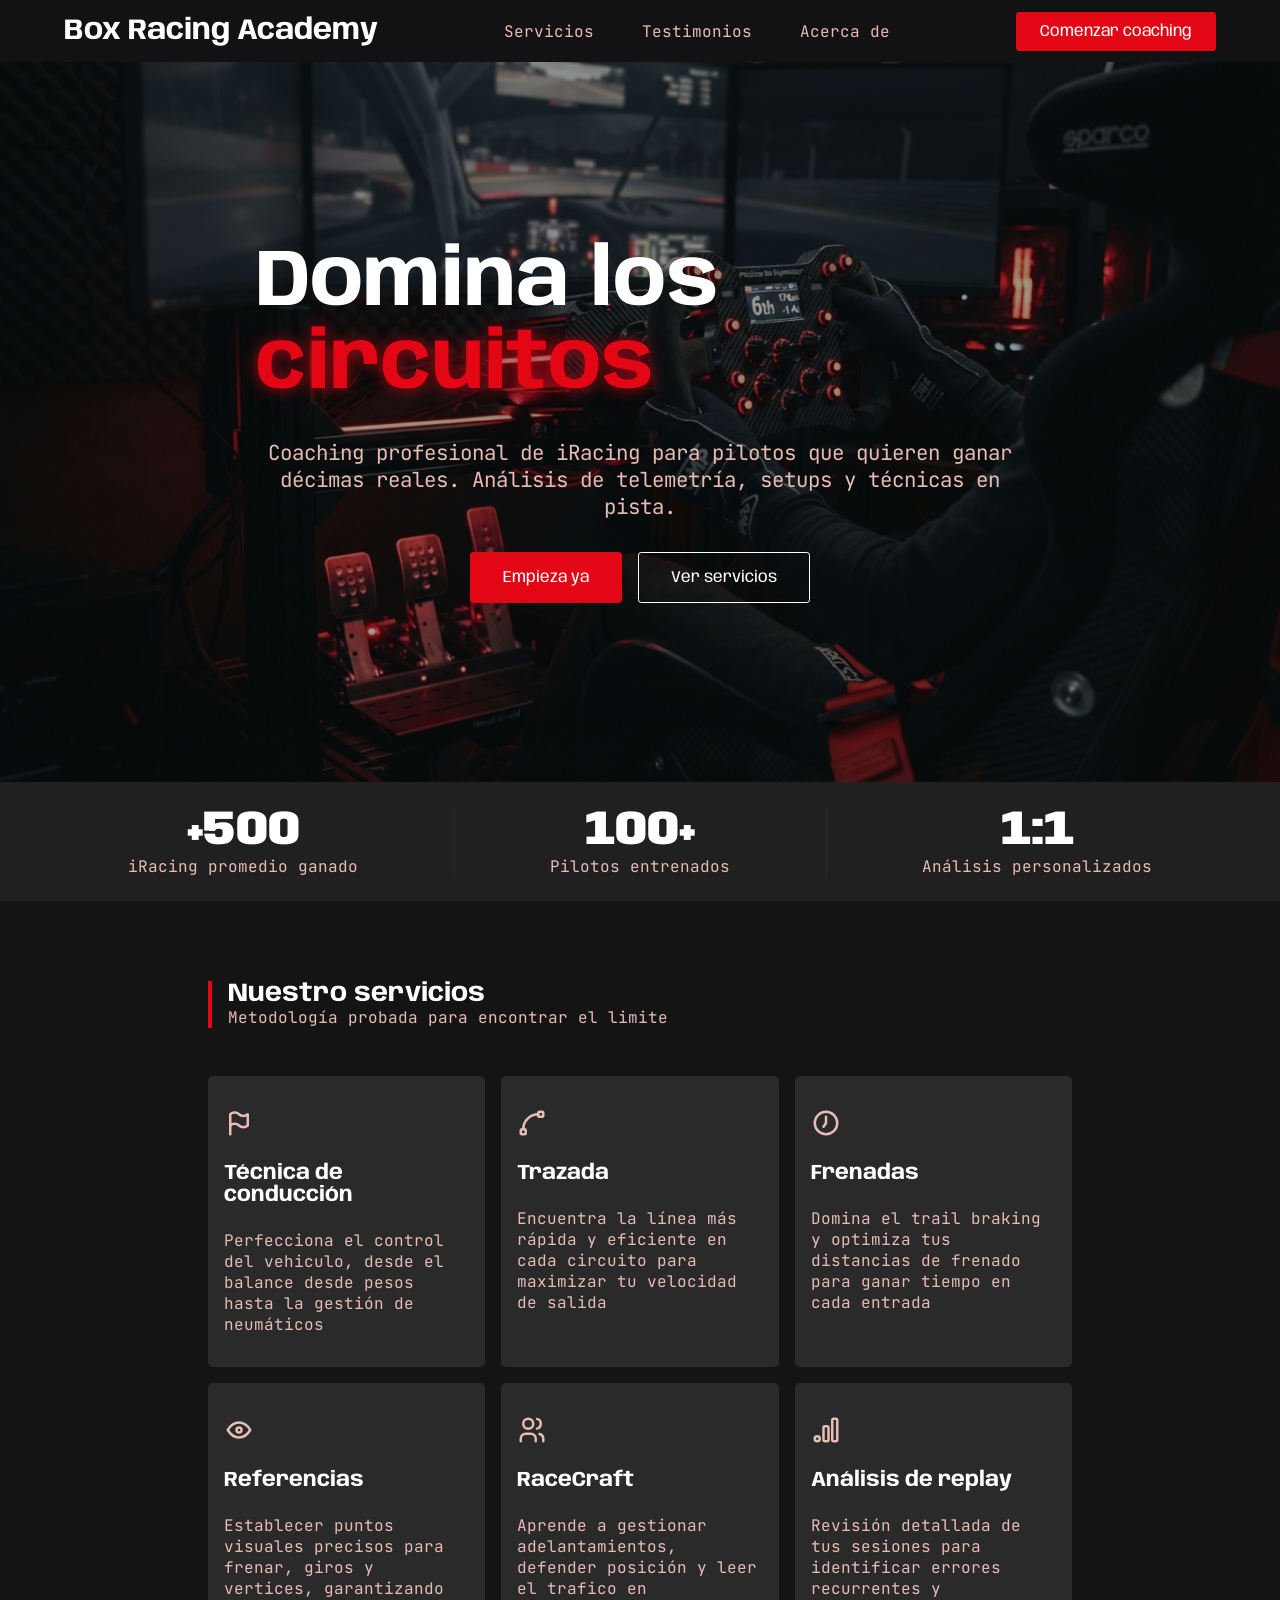
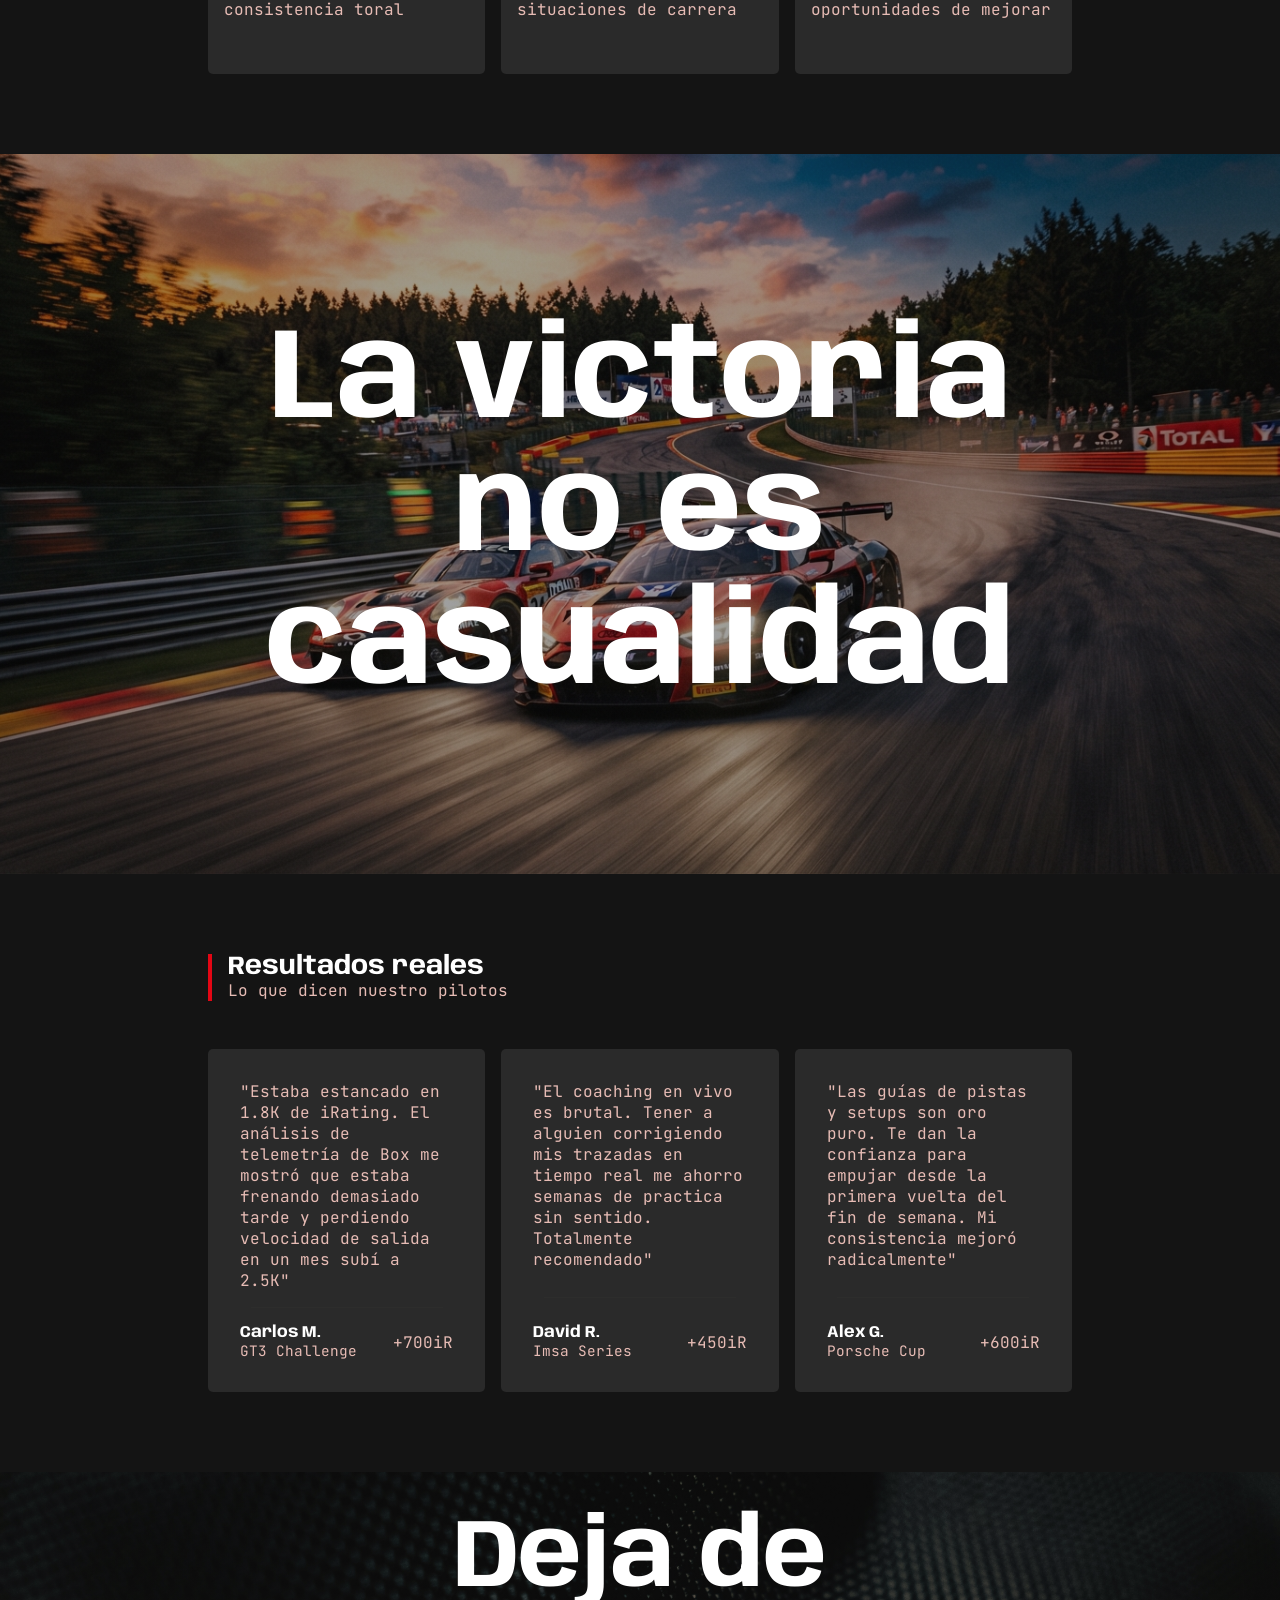
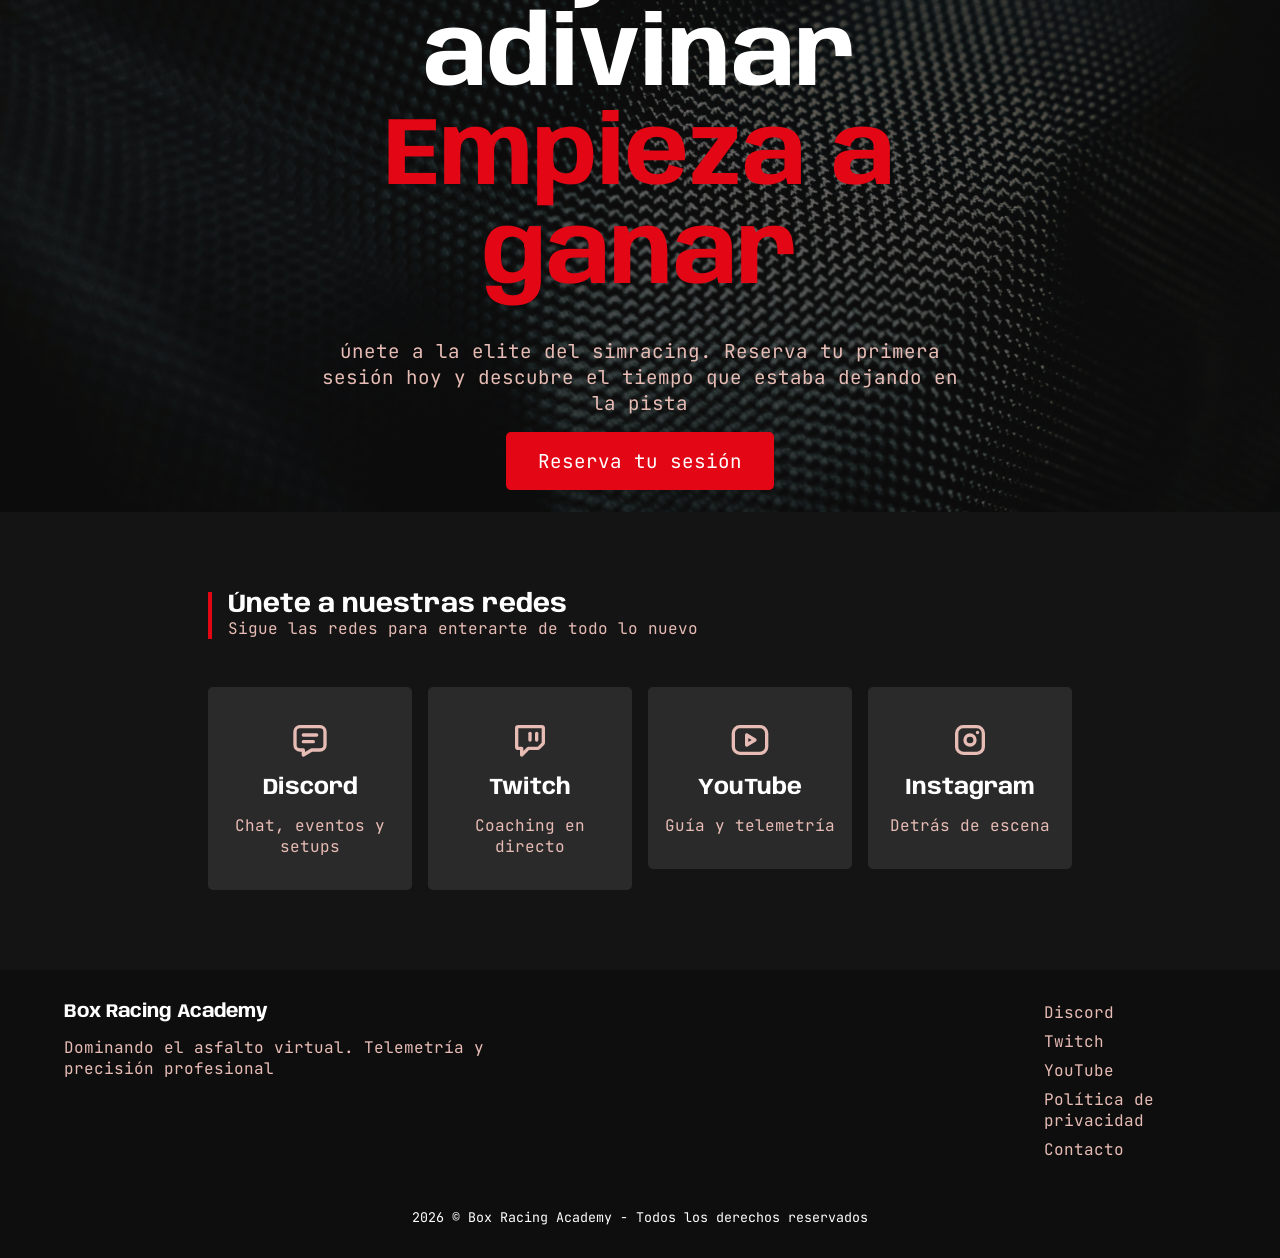
==== index.html @ 7978d587 "seccion redes y footer" ====
<!doctype html>
<html lang="es">
  <head>
    <meta charset="UTF-8" />
    <meta name="viewport" content="width=device-width, initial-scale=1.0" />
    <link rel="stylesheet" href="./css/styles.css" />
    <title>Box Racing Academy</title>
  </head>
  <body>
    <header>
      <div class="container-header">
        <div class="container-header-title">
          <a href="./index.html">
            <h1>Box Racing Academy</h1>
          </a>
        </div>
        <nav>
          <ul>
            <li><a href="#">Servicios</a></li>
            <li><a href="#">Testimonios</a></li>
            <li><a href="#">Acerca de</a></li>
          </ul>
        </nav>
        <div class="container-button-header">
          <a href="#">Comenzar coaching</a>
        </div>
      </div>
    </header>
    <main>
      <section class="hero">
        <div class="container-hero">
          <h2>Domina los <span>circuitos</span></h2>
          <p>
            Coaching profesional de iRacing para pilotos que quieren ganar
            décimas reales. Análisis de telemetría, setups y técnicas en pista.
          </p>
          <div class="conteiner-buttons">
            <a href="#" class="btn-red">Empieza ya</a>
            <a href="#" class="btn-white">Ver servicios</a>
          </div>
        </div>
      </section>
      <section class="seccion-2">
        <div class="container-datos">
          <div class="dato">
            <p class="dato-numero">+500</p>
            <p class="dato-texto">iRacing promedio ganado</p>
          </div>
          <div class="linea"></div>
          <div class="dato">
            <p class="dato-numero">100+</p>
            <p class="dato-texto">Pilotos entrenados</p>
          </div>
          <div class="linea"></div>
          <div class="dato">
            <p class="dato-numero">1:1</p>
            <p class="dato-texto">Análisis personalizados</p>
          </div>
        </div>
      </section>
      <section class="seccion-servicios">
        <div class="container-servicios">
          <div class="conteiner-title-servicios">
            <h3>Nuestro servicios</h3>
            <p>Metodología probada para encontrar el limite</p>
          </div>
          <div class="container-grid">
            <div class="card-info-1">
              <svg
                xmlns="http://www.w3.org/2000/svg"
                width="30"
                height="30"
                viewBox="0 0 24 24"
                fill="none"
                stroke="currentColor"
                stroke-width="2"
                stroke-linecap="round"
                stroke-linejoin="round"
                class="icon icon-tabler icons-tabler-outline icon-tabler-flag icon-color"
              >
                <path stroke="none" d="M0 0h24v24H0z" fill="none" />
                <path
                  d="M5 5a5 5 0 0 1 7 0a5 5 0 0 0 7 0v9a5 5 0 0 1 -7 0a5 5 0 0 0 -7 0v-9"
                />
                <path d="M5 21v-7" />
              </svg>
              <h4>Técnica de conducción</h4>
              <p>
                Perfecciona el control del vehiculo, desde el balance desde
                pesos hasta la gestión de neumáticos
              </p>
            </div>
            <div class="card-info-2">
              <svg
                xmlns="http://www.w3.org/2000/svg"
                width="30"
                height="30"
                viewBox="0 0 24 24"
                fill="none"
                stroke="currentColor"
                stroke-width="2"
                stroke-linecap="round"
                stroke-linejoin="round"
                class="icon icon-tabler icons-tabler-outline icon-tabler-vector-spline icon-color"
              >
                <path stroke="none" d="M0 0h24v24H0z" fill="none" />
                <path
                  d="M17 4a1 1 0 0 1 1 -1h2a1 1 0 0 1 1 1v2a1 1 0 0 1 -1 1h-2a1 1 0 0 1 -1 -1l0 -2"
                />
                <path
                  d="M3 18a1 1 0 0 1 1 -1h2a1 1 0 0 1 1 1v2a1 1 0 0 1 -1 1h-2a1 1 0 0 1 -1 -1l0 -2"
                />
                <path d="M17 5c-6.627 0 -12 5.373 -12 12" />
              </svg>
              <h4>Trazada</h4>
              <p>
                Encuentra la línea más rápida y eficiente en cada circuito para
                maximizar tu velocidad de salida
              </p>
            </div>
            <div class="card-info-3">
              <svg
                xmlns="http://www.w3.org/2000/svg"
                width="30"
                height="30"
                viewBox="0 0 24 24"
                fill="none"
                stroke="currentColor"
                stroke-width="2"
                stroke-linecap="round"
                stroke-linejoin="round"
                class="icon icon-tabler icons-tabler-outline icon-tabler-clock-hour-7 icon-color"
              >
                <path stroke="none" d="M0 0h24v24H0z" fill="none" />
                <path d="M3 12a9 9 0 1 0 18 0a9 9 0 1 0 -18 0" />
                <path d="M12 12l-2 3" />
                <path d="M12 7v5" />
              </svg>
              <h4>Frenadas</h4>
              <p>
                Domina el trail braking y optimiza tus distancias de frenado
                para ganar tiempo en cada entrada
              </p>
            </div>
            <div class="card-info-4">
              <svg
                xmlns="http://www.w3.org/2000/svg"
                width="30"
                height="30"
                viewBox="0 0 24 24"
                fill="none"
                stroke="currentColor"
                stroke-width="2"
                stroke-linecap="round"
                stroke-linejoin="round"
                class="icon icon-tabler icons-tabler-outline icon-tabler-eye icon-color"
              >
                <path stroke="none" d="M0 0h24v24H0z" fill="none" />
                <path d="M10 12a2 2 0 1 0 4 0a2 2 0 0 0 -4 0" />
                <path
                  d="M21 12c-2.4 4 -5.4 6 -9 6c-3.6 0 -6.6 -2 -9 -6c2.4 -4 5.4 -6 9 -6c3.6 0 6.6 2 9 6"
                />
              </svg>
              <h4>Referencias</h4>
              <p>
                Establecer puntos visuales precisos para frenar, giros y
                vertices, garantizando consistencia toral
              </p>
            </div>
            <div class="card-info-5">
              <svg
                xmlns="http://www.w3.org/2000/svg"
                width="30"
                height="30"
                viewBox="0 0 24 24"
                fill="none"
                stroke="currentColor"
                stroke-width="2"
                stroke-linecap="round"
                stroke-linejoin="round"
                class="icon icon-tabler icons-tabler-outline icon-tabler-users icon-color"
              >
                <path stroke="none" d="M0 0h24v24H0z" fill="none" />
                <path d="M5 7a4 4 0 1 0 8 0a4 4 0 1 0 -8 0" />
                <path d="M3 21v-2a4 4 0 0 1 4 -4h4a4 4 0 0 1 4 4v2" />
                <path d="M16 3.13a4 4 0 0 1 0 7.75" />
                <path d="M21 21v-2a4 4 0 0 0 -3 -3.85" />
              </svg>
              <h4>RaceCraft</h4>
              <p>
                Aprende a gestionar adelantamientos, defender posición y leer el
                trafico en situaciones de carrera
              </p>
            </div>
            <div class="card-info-6">
              <svg
                xmlns="http://www.w3.org/2000/svg"
                width="30"
                height="30"
                viewBox="0 0 24 24"
                fill="none"
                stroke="currentColor"
                stroke-width="2"
                stroke-linecap="round"
                stroke-linejoin="round"
                class="icon icon-tabler icons-tabler-outline icon-tabler-brand-google-analytics icon-color"
              >
                <path stroke="none" d="M0 0h24v24H0z" fill="none" />
                <path
                  d="M10 10.105a1.105 1.105 0 0 1 1.105 -1.105h1.79a1.105 1.105 0 0 1 1.105 1.105v9.79a1.105 1.105 0 0 1 -1.105 1.105h-1.79a1.105 1.105 0 0 1 -1.105 -1.105l0 -9.79"
                />
                <path
                  d="M17 4.105a1.105 1.105 0 0 1 1.105 -1.105h1.79a1.105 1.105 0 0 1 1.105 1.105v15.79a1.105 1.105 0 0 1 -1.105 1.105h-1.79a1.105 1.105 0 0 1 -1.105 -1.105l0 -15.79"
                />
                <path d="M3 19a2 2 0 1 0 4 0a2 2 0 1 0 -4 0" />
              </svg>
              <h4>Análisis de replay</h4>
              <p>
                Revisión detallada de tus sesiones para identificar errores
                recurrentes y oportunidades de mejorar
              </p>
            </div>
          </div>
        </div>
      </section>
      <section class="seccion-corte-1">
        <div class="container-corte-1">
          <h3>La victoria no es casualidad</h3>
        </div>
      </section>
      <section class="seccion-reseñas">
        <div class="container-reseñas">
          <div class="container-titulo-reseñas">
            <h3>Resultados reales</h3>
            <p>Lo que dicen nuestro pilotos</p>
          </div>
          <div class="container-reseñas-grid">
            <div class="card-reseña-1">
              <div class="container-text-reseñas">
                <p>
                  "Estaba estancado en 1.8K de iRating. El análisis de
                  telemetría de Box me mostró que estaba frenando demasiado
                  tarde y perdiendo velocidad de salida en un mes subí a 2.5K"
                </p>
              </div>
              <div class="linea-reseñas"></div>
              <div class="container-datos-reseña">
                <div class="container-nombre-persona">
                  <h4>Carlos M.</h4>
                  <p>GT3 Challenge</p>
                </div>
                <p>+700iR</p>
              </div>
            </div>
            <div class="card-reseña-2">
              <div class="container-text-reseñas">
                <p>
                  "El coaching en vivo es brutal. Tener a alguien corrigiendo
                  mis trazadas en tiempo real me ahorro semanas de practica sin
                  sentido. Totalmente recomendado"
                </p>
              </div>
              <div class="linea-reseñas"></div>
              <div class="container-datos-reseña">
                <div class="container-nombre-persona">
                  <h4>David R.</h4>
                  <p>Imsa Series</p>
                </div>
                <p>+450iR</p>
              </div>
            </div>
            <div class="card-reseña-3">
              <div class="container-text-reseñas">
                <p>
                  "Las guías de pistas y setups son oro puro. Te dan la
                  confianza para empujar desde la primera vuelta del fin de
                  semana. Mi consistencia mejoró radicalmente"
                </p>
              </div>
              <div class="linea-reseñas"></div>
              <div class="container-datos-reseña">
                <div class="container-nombre-persona">
                  <h4>Alex G.</h4>
                  <p>Porsche Cup</p>
                </div>
                <p>+600iR</p>
              </div>
            </div>
          </div>
        </div>
      </section>
      <section class="seccion-corte-2">
        <div class="container-corte-2">
          <h3>Deja de adivinar <span>Empieza a ganar</span></h3>
          <p>
            únete a la elite del simracing. Reserva tu primera sesión hoy y
            descubre el tiempo que estaba dejando en la pista
          </p>
          <div class="btn-reserva">
            <a href="#">Reserva tu sesión</a>
          </div>
        </div>
      </section>
      <section class="seccion-redes">
        <div class="container-redes">
          <div class="titulo-redes">
            <h3>Únete a nuestras redes</h3>
            <p>Sigue las redes para enterarte de todo lo nuevo</p>
          </div>
          <div class="redes-grid">
            <div class="redes">
              <a href="#">
                <svg
                  xmlns="http://www.w3.org/2000/svg"
                  width="40"
                  height="40"
                  viewBox="0 0 24 24"
                  fill="none"
                  stroke="currentColor"
                  stroke-width="2"
                  stroke-linecap="round"
                  stroke-linejoin="round"
                  class="icon icon-tabler icons-tabler-outline icon-tabler-message icon-redes"
                >
                  <path stroke="none" d="M0 0h24v24H0z" fill="none" />
                  <path d="M8 9h8" />
                  <path d="M8 13h6" />
                  <path
                    d="M18 4a3 3 0 0 1 3 3v8a3 3 0 0 1 -3 3h-5l-5 3v-3h-2a3 3 0 0 1 -3 -3v-8a3 3 0 0 1 3 -3h12"
                  />
                </svg>
                <h4>Discord</h4>
                <p>Chat, eventos y setups</p>
              </a>
            </div>
            <div class="redes">
              <a
                href="https://www.twitch.tv/gabrielale99"
                target="_blank"
                rel="noreferrer"
              >
                <svg
                  xmlns="http://www.w3.org/2000/svg"
                  width="40"
                  height="40"
                  viewBox="0 0 24 24"
                  fill="none"
                  stroke="currentColor"
                  stroke-width="2"
                  stroke-linecap="round"
                  stroke-linejoin="round"
                  class="icon icon-tabler icons-tabler-outline icon-tabler-brand-twitch icon-redes"
                >
                  <path stroke="none" d="M0 0h24v24H0z" fill="none" />
                  <path
                    d="M4 5v11a1 1 0 0 0 1 1h2v4l4 -4h5.584c.266 0 .52 -.105 .707 -.293l2.415 -2.414c.187 -.188 .293 -.442 .293 -.708v-8.585a1 1 0 0 0 -1 -1h-14a1 1 0 0 0 -1 1l.001 0"
                  />
                  <path d="M16 8l0 4" />
                  <path d="M12 8l0 4" />
                </svg>
                <h4>Twitch</h4>
                <p>Coaching en directo</p>
              </a>
            </div>
            <div class="redes">
              <a href="#">
                <svg
                  xmlns="http://www.w3.org/2000/svg"
                  width="40"
                  height="40"
                  viewBox="0 0 24 24"
                  fill="none"
                  stroke="currentColor"
                  stroke-width="2"
                  stroke-linecap="round"
                  stroke-linejoin="round"
                  class="icon icon-tabler icons-tabler-outline icon-tabler-brand-youtube icon-redes"
                >
                  <path stroke="none" d="M0 0h24v24H0z" fill="none" />
                  <path
                    d="M2 8a4 4 0 0 1 4 -4h12a4 4 0 0 1 4 4v8a4 4 0 0 1 -4 4h-12a4 4 0 0 1 -4 -4v-8"
                  />
                  <path d="M10 9l5 3l-5 3l0 -6" />
                </svg>
                <h4>YouTube</h4>
                <p>Guía y telemetría</p>
              </a>
            </div>
            <div class="redes">
              <a href="#">
                <svg
                  xmlns="http://www.w3.org/2000/svg"
                  width="40"
                  height="40"
                  viewBox="0 0 24 24"
                  fill="none"
                  stroke="currentColor"
                  stroke-width="2"
                  stroke-linecap="round"
                  stroke-linejoin="round"
                  class="icon icon-tabler icons-tabler-outline icon-tabler-brand-instagram icon-redes"
                >
                  <path stroke="none" d="M0 0h24v24H0z" fill="none" />
                  <path
                    d="M4 8a4 4 0 0 1 4 -4h8a4 4 0 0 1 4 4v8a4 4 0 0 1 -4 4h-8a4 4 0 0 1 -4 -4l0 -8"
                  />
                  <path d="M9 12a3 3 0 1 0 6 0a3 3 0 0 0 -6 0" />
                  <path d="M16.5 7.5v.01" />
                </svg>
                <h4>Instagram</h4>
                <p>Detrás de escena</p>
              </a>
            </div>
          </div>
        </div>
      </section>
    </main>
    <footer>
      <div class="container-footer">
        <div class="container-links-footer">
          <div class="container-nombre">
            <h3>Box Racing Academy</h3>
            <p>
              Dominando el asfalto virtual. Telemetría y precisión profesional
            </p>
          </div>
          <div class="container-link">
            <ul>
              <li><a href="#">Discord</a></li>
              <li><a href="#">Twitch</a></li>
              <li><a href="#">YouTube</a></li>
              <li><a href="#">Política de privacidad</a></li>
              <li><a href="#">Contacto</a></li>
            </ul>
          </div>
        </div>
        <div class="redechos">
          <small
            >2026 &copy Box Racing Academy - Todos los derechos
            reservados</small
          >
        </div>
      </div>
    </footer>
  </body>
</html>
---- css/styles.css ----
@import url("https://fonts.googleapis.com/css2?family=Anybody:ital,wght@0,100..900;1,100..900&display=swap");

@import url("https://fonts.googleapis.com/css2?family=JetBrains+Mono:ital,wght@0,100..800;1,100..800&display=swap");

:root {
  --background-primary: #141414;
  --background-secondary: #202020;
  --background-card: #2a2a2a;
  --background: #0f0f0f5f;

  --color-primary: #ffffff;
  --color-secondary: #e30614;
  --color-third: #e7bcb5;

  --linea: #2d2d2b;
}

* {
  padding: 0;
  margin: 0;
  box-sizing: border-box;
}

h1,
h2,
h3,
h4,
h5,
h6 {
  font-family: "Anybody", sans-serif;
}

p,
a,
small {
  font-family: "JetBrains Mono", monospace;
}

html {
  scroll-behavior: smooth;
}

body {
  background-color: #141414;
}

/* Header */

header {
  background-color: #121214;

  .container-header {
    width: 90%;
    margin: auto;

    display: flex;
    justify-content: space-between;
    align-items: center;

    padding: 1rem 0;

    .container-header-title {
      a {
        text-decoration: none;
        color: var(--color-primary);
        transition: 0.3s ease-in-out;

        h1 {
          font-size: 1.8rem;
        }

        &:hover {
          color: var(--color-secondary);
        }
      }
    }

    nav {
      ul {
        display: flex;
        gap: 1rem;

        li {
          list-style: none;

          a {
            text-decoration: none;
            color: var(--color-third);
            padding: 0.5rem 1rem;
            transition: 0.3s ease-in-out;

            &:hover {
              color: var(--color-primary);
              background-color: var(--color-secondary);
              border-radius: 0.3rem;
            }
          }
        }
      }
    }

    .container-button-header {
      a {
        text-decoration: none;
        color: var(--color-primary);
        font-family: "Anybody", sans-serif;
        background-color: var(--color-secondary);
        padding: 0.7rem 1.5rem;
        border-radius: 0.2rem;
        transition: 0.3s ease-in-out;

        &:hover {
          background-color: #c30512;
        }
      }
    }
  }
}

/* Hero */

.hero {
  width: 100%;
  height: 45rem;
  background-image:
    linear-gradient(rgba(15, 15, 15, 0.4), rgba(15, 15, 15, 0.4)),
    url("../src/img/hero/hero.png");
  background-size: cover;
  background-position: center;
  background-repeat: no-repeat;
  position: relative;

  .container-hero {
    width: 60%;
    position: absolute;
    top: 50%;
    left: 50%;
    transform: translate(-50%, -50%);

    display: flex;
    flex-direction: column;
    align-items: center;
    gap: 2rem;

    h2 {
      font-size: 5rem;
      color: var(--color-primary);

      span {
        color: var(--color-secondary);
        text-shadow: 0px 1px 15px rgba(221, 6, 20, 0.74);
      }
    }

    p {
      text-align: center;
      color: var(--color-third);
      font-size: 1.3rem;
    }

    .conteiner-buttons {
      display: flex;
      gap: 1rem;

      a {
        font-family: "Anybody", sans-serif;
        text-decoration: none;
        color: var(--color-primary);
        padding: 1rem 2rem;
        border-radius: 0.2rem;
      }

      .btn-red {
        background-color: var(--color-secondary);
        border: 1px solid var(--color-secondary);
        transition: 0.3s ease-in-out;

        &:hover {
          background-color: transparent;
        }
      }

      .btn-white {
        border: 1px solid var(--color-primary);
        transition: 0.3s ease-in-out;

        &:hover {
          background-color: var(--color-primary);
          color: var(--background-primary);
        }
      }
    }
  }
}

/* Datos */

.seccion-2 {
  background-color: #202020;

  .container-datos {
    display: flex;
    justify-content: space-between;
    align-items: center;

    width: 80%;
    margin: auto;
    padding: 1.5rem 0;

    .dato {
      p {
        color: var(--color-primary);
        text-align: center;
      }

      .dato-numero {
        font-family: "Anybody", sans-serif;
        font-size: 3rem;
        font-weight: 900;
      }

      .dato-texto {
        color: var(--color-third);
      }
    }

    .linea {
      width: 1px;
      height: 70px;
      background-color: var(--linea);
    }
  }
}

/* Sección servicios */

.seccion-servicios {
  .container-servicios {
    display: flex;
    flex-direction: column;
    width: 80%;
    margin: auto;
    padding: 5rem;
    gap: 3rem;

    .conteiner-title-servicios {
      padding: 0 1rem;
      border-left: 4px solid var(--color-secondary);

      h3 {
        color: var(--color-primary);
        font-size: 1.6rem;
      }

      p {
        color: var(--color-third);
      }
    }

    .container-grid {
      display: grid;
      grid-template-columns: repeat(3, 1fr);
      grid-template-rows: repeat(2, 1fr);
      gap: 1rem;

      .card-info-1 {
        grid-column: 1/2;
        grid-row: 1/2;

        display: flex;
        flex-direction: column;
        gap: 1.5rem;

        padding: 2rem 1rem;
        background-color: var(--background-card);
        color: var(--color-primary);
        border-radius: 5px;
        transition: 0.3s ease-in-out;

        h4 {
          font-size: 1.3rem;
        }

        p {
          color: var(--color-third);
          transition: 0.3s ease-in-out;
        }

        .icon-color {
          color: var(--color-third);
          transition: 0.3s ease-in-out;
        }

        &:hover {
          background-color: var(--color-secondary);

          p,
          .icon-color {
            color: var(--color-primary);
          }
        }
      }

      .card-info-2 {
        grid-column: 2/3;
        grid-row: 1/2;

        display: flex;
        flex-direction: column;
        gap: 1.5rem;

        padding: 2rem 1rem;
        background-color: var(--background-card);
        color: var(--color-primary);
        border-radius: 5px;
        transition: 0.3s ease-in-out;

        h4 {
          font-size: 1.3rem;
        }

        p {
          color: var(--color-third);
          transition: 0.3s ease-in-out;
        }

        .icon-color {
          color: var(--color-third);
          transition: 0.3s ease-in-out;
        }

        &:hover {
          background-color: var(--color-secondary);

          p,
          .icon-color {
            color: var(--color-primary);
          }
        }
      }

      .card-info-3 {
        grid-column: 3/4;
        grid-row: 1/2;

        display: flex;
        flex-direction: column;
        gap: 1.5rem;

        padding: 2rem 1rem;
        background-color: var(--background-card);
        color: var(--color-primary);
        border-radius: 5px;
        transition: 0.3s ease-in-out;

        h4 {
          font-size: 1.3rem;
        }

        p {
          color: var(--color-third);
          transition: 0.3s ease-in-out;
        }

        .icon-color {
          color: var(--color-third);
          transition: 0.3s ease-in-out;
        }

        &:hover {
          background-color: var(--color-secondary);

          p,
          .icon-color {
            color: var(--color-primary);
          }
        }
      }

      .card-info-4 {
        grid-column: 1/2;
        grid-row: 2/3;

        display: flex;
        flex-direction: column;
        gap: 1.5rem;

        padding: 2rem 1rem;
        background-color: var(--background-card);
        color: var(--color-primary);
        border-radius: 5px;
        transition: 0.3s ease-in-out;

        h4 {
          font-size: 1.3rem;
        }

        p {
          color: var(--color-third);
          transition: 0.3s ease-in-out;
        }

        .icon-color {
          color: var(--color-third);
          transition: 0.3s ease-in-out;
        }

        &:hover {
          background-color: var(--color-secondary);

          p,
          .icon-color {
            color: var(--color-primary);
          }
        }
      }

      .card-info-5 {
        grid-column: 2/3;
        grid-row: 2/3;

        display: flex;
        flex-direction: column;
        gap: 1.5rem;

        padding: 2rem 1rem;
        background-color: var(--background-card);
        color: var(--color-primary);
        border-radius: 5px;
        transition: 0.3s ease-in-out;

        h4 {
          font-size: 1.3rem;
        }

        p {
          color: var(--color-third);
          transition: 0.3s ease-in-out;
        }

        .icon-color {
          color: var(--color-third);
          transition: 0.3s ease-in-out;
        }

        &:hover {
          background-color: var(--color-secondary);

          p,
          .icon-color {
            color: var(--color-primary);
          }
        }
      }

      .card-info-6 {
        grid-column: 3/4;
        grid-row: 2/3;

        display: flex;
        flex-direction: column;
        gap: 1.5rem;

        padding: 2rem 1rem;
        background-color: var(--background-card);
        color: var(--color-primary);
        border-radius: 5px;
        transition: 0.3s ease-in-out;

        h4 {
          font-size: 1.3rem;
        }

        p {
          color: var(--color-third);
          transition: 0.3s ease-in-out;
        }

        .icon-color {
          color: var(--color-third);
          transition: 0.3s ease-in-out;
        }

        &:hover {
          background-color: var(--color-secondary);

          p,
          .icon-color {
            color: var(--color-primary);
          }
        }
      }
    }
  }
}

/* Sección corte 1 */

.seccion-corte-1 {
  width: 100%;
  height: 45rem;
  background-image:
    linear-gradient(rgba(15, 15, 15, 0.4), rgba(15, 15, 15, 0.4)),
    url("../src/img/cortes/corte-1.png");
  background-size: cover;
  background-position: center;
  background-repeat: no-repeat;
  position: relative;

  .container-corte-1 {
    position: absolute;
    top: 50%;
    left: 50%;
    transform: translate(-50%, -50%);

    h3 {
      text-align: center;
      font-size: 8rem;
      color: var(--color-primary);
    }
  }
}

/* Sección reseñas */

.seccion-reseñas {
  .container-reseñas {
    display: flex;
    flex-direction: column;
    width: 80%;
    margin: auto;
    padding: 5rem;
    gap: 3rem;

    .container-titulo-reseñas {
      padding: 0 1rem;
      border-left: 4px solid var(--color-secondary);

      h3 {
        color: var(--color-primary);
        font-size: 1.6rem;
      }

      p {
        color: var(--color-third);
      }
    }

    .container-reseñas-grid {
      display: grid;
      grid-template-columns: repeat(3, 1fr);
      grid-template-rows: 1fr;
      gap: 1rem;

      .card-reseña-1 {
        display: flex;
        flex-direction: column;
        gap: 1rem;

        background-color: var(--background-card);
        padding: 2rem;
        border-radius: 5px;

        .container-text-reseñas {
          p {
            color: var(--color-third);
          }
        }

        .linea-reseñas {
          width: 90%;
          height: 1px;
          margin: auto;
          background-color: #2d2d2c;
        }

        .container-datos-reseña {
          display: flex;
          justify-content: space-between;
          align-items: center;

          .container-nombre-persona {
            h4 {
              color: var(--color-primary);
            }

            p {
              color: var(--color-third);
              font-size: 0.9rem;
            }
          }

          p {
            color: var(--color-third);
          }
        }
      }

      .card-reseña-2 {
        display: flex;
        flex-direction: column;
        gap: 1rem;

        background-color: var(--background-card);
        padding: 2rem;
        border-radius: 5px;

        .container-text-reseñas {
          p {
            color: var(--color-third);
          }
        }

        .linea-reseñas {
          width: 90%;
          height: 1px;
          margin: auto;
          background-color: #2d2d2c;
        }

        .container-datos-reseña {
          display: flex;
          justify-content: space-between;
          align-items: center;

          .container-nombre-persona {
            h4 {
              color: var(--color-primary);
            }

            p {
              color: var(--color-third);
              font-size: 0.9rem;
            }
          }

          p {
            color: var(--color-third);
          }
        }
      }

      .card-reseña-3 {
        display: flex;
        flex-direction: column;
        gap: 1rem;

        background-color: var(--background-card);
        padding: 2rem;
        border-radius: 5px;

        .container-text-reseñas {
          p {
            color: var(--color-third);
          }
        }

        .linea-reseñas {
          width: 90%;
          height: 1px;
          margin: auto;
          background-color: #2d2d2c;
        }

        .container-datos-reseña {
          display: flex;
          justify-content: space-between;
          align-items: center;

          .container-nombre-persona {
            h4 {
              color: var(--color-primary);
            }

            p {
              color: var(--color-third);
              font-size: 0.9rem;
            }
          }

          p {
            color: var(--color-third);
          }
        }
      }
    }
  }
}

/* Sección corte 2 */

.seccion-corte-2 {
  width: 100%;
  height: 40rem;
  background-image:
    linear-gradient(rgba(15, 15, 15, 0.4), rgba(15, 15, 15, 0.4)),
    url("../src/img/cortes/corte-2.jpg");
  background-size: cover;
  background-position: center;
  background-repeat: no-repeat;
  position: relative;

  .container-corte-2 {
    position: absolute;
    top: 50%;
    left: 50%;
    transform: translate(-50%, -50%);
    text-align: center;

    display: flex;
    flex-direction: column;
    gap: 2rem;

    h3 {
      font-size: 6rem;
      color: var(--color-primary);

      span {
        color: var(--color-secondary);
      }
    }

    p {
      color: var(--color-third);
      font-size: 1.2rem;
    }

    .btn-reserva {
      a {
        font-size: 1.2rem;
        text-decoration: none;
        color: var(--color-primary);
        background-color: var(--color-secondary);
        padding: 1rem 2rem;
        border-radius: 5px;
        transition: 0.3s ease-in-out;

        &:hover {
          background-color: #c30512;
        }
      }
    }
  }
}

/* Sección redes */

.seccion-redes {
  .container-redes {
    display: flex;
    flex-direction: column;
    width: 80%;
    margin: auto;
    padding: 5rem;
    gap: 3rem;

    .titulo-redes {
      padding: 0 1rem;
      border-left: 4px solid var(--color-secondary);

      h3 {
        color: var(--color-primary);
        font-size: 1.6rem;
      }

      p {
        color: var(--color-third);
      }
    }

    .redes-grid {
      display: grid;
      grid-template-columns: repeat(4, 1fr);
      grid-template-rows: 1fr;
      gap: 1rem;

      .redes {
        a {
          display: flex;
          flex-direction: column;
          align-items: center;
          gap: 1rem;

          background-color: var(--background-card);
          border: 1px solid transparent;
          text-align: center;
          padding: 2rem 1rem;
          border-radius: 5px;
          text-decoration: none;
          transition: 0.3s ease-in-out;

          h4 {
            font-size: 1.4rem;
            color: var(--color-primary);
            transition: 0.3s ease-in-out;
          }

          p {
            color: var(--color-third);
          }

          .icon-redes {
            color: var(--color-third);
          }

          &:hover {
            border: 1px solid var(--color-secondary);

            h4 {
              color: var(--color-secondary);
            }
          }
        }
      }
    }
  }
}

/* footer */

footer {
  background-color: #0e0e0e;

  .container-footer {
    width: 90%;
    margin: auto;
    padding: 2rem 0;

    display: flex;
    flex-direction: column;
    gap: 3rem;

    .container-links-footer {
      display: flex;
      justify-content: center;
      gap: 30rem;

      .container-nombre {
        h3 {
          color: var(--color-primary);
          padding-bottom: 1rem;
        }

        p {
          color: var(--color-third);
        }
      }

      .container-link {
        ul {
          display: flex;
          flex-direction: column;
          gap: 0.5rem;

          li {
            list-style: none;

            a {
              color: var(--color-third);
              text-decoration: none;
            }
          }
        }
      }
    }

    .redechos {
      color: var(--color-primary);
      text-align: center;
    }
  }
}
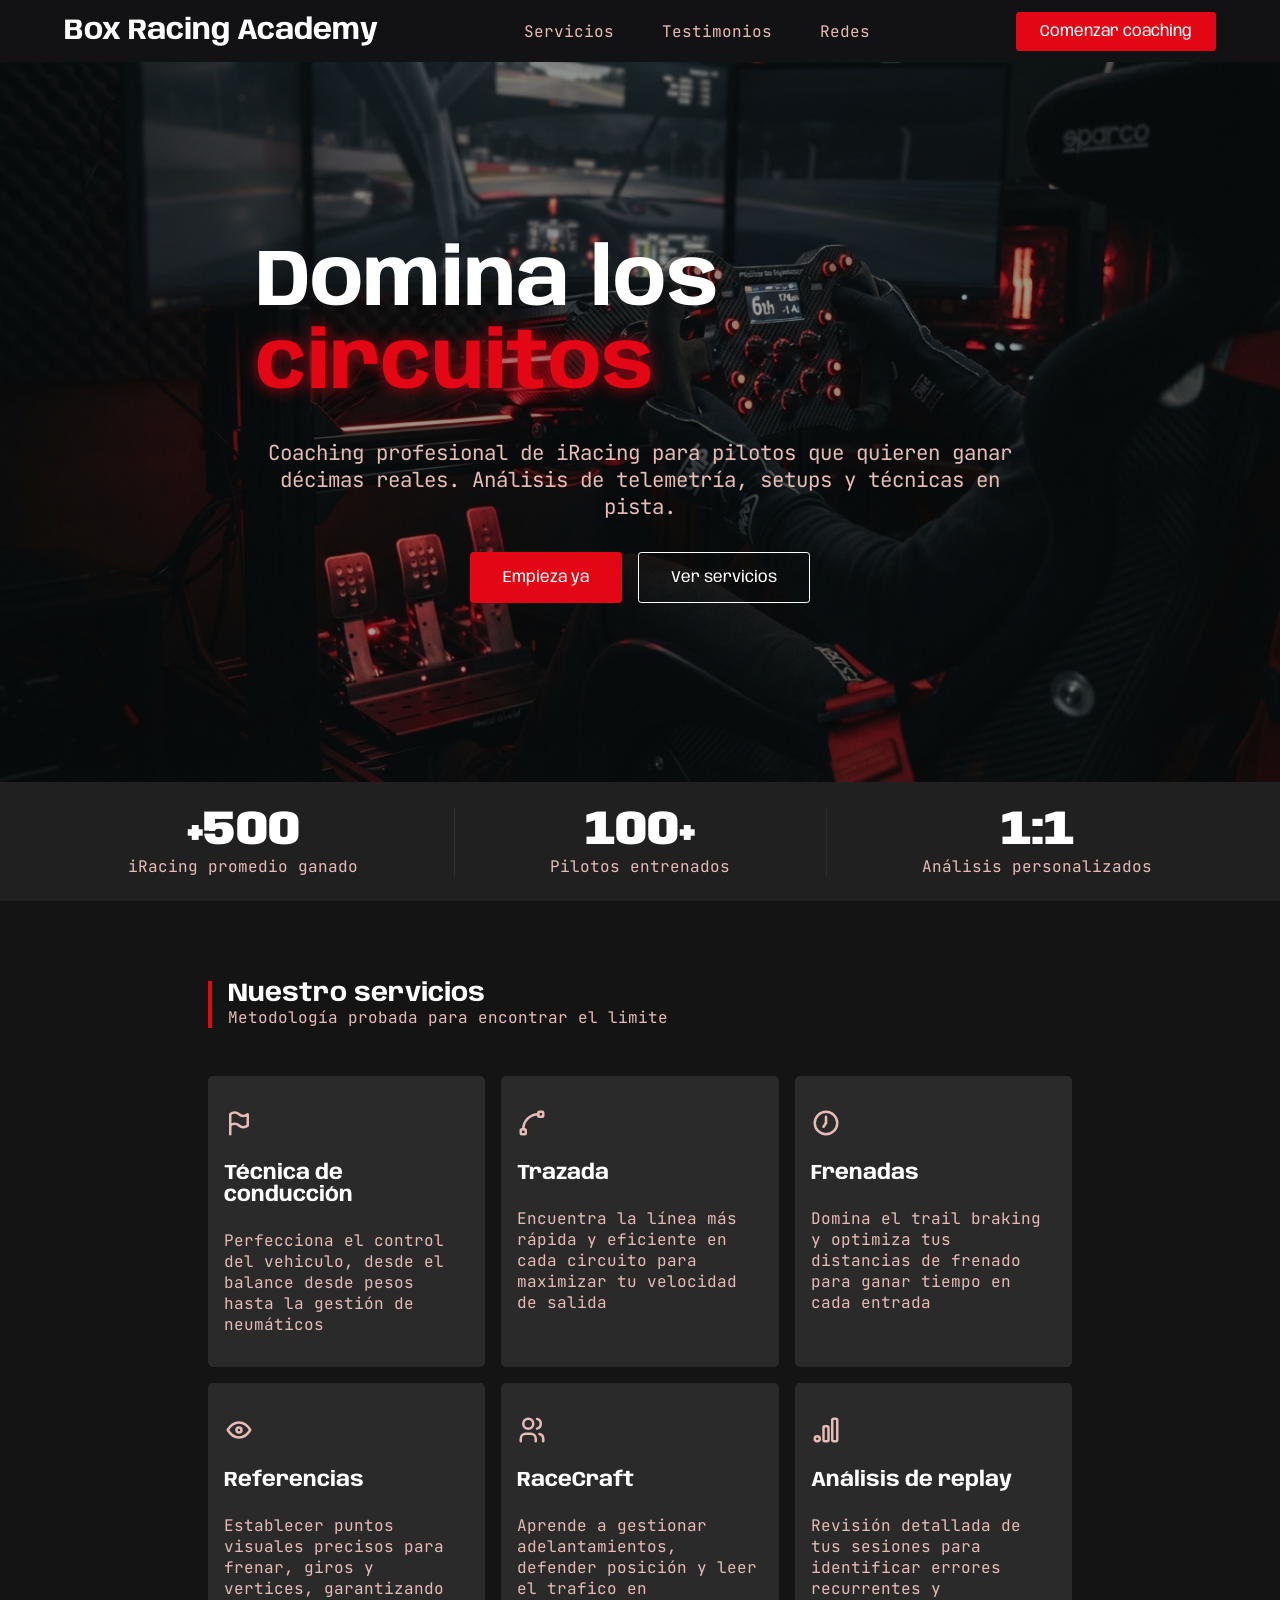
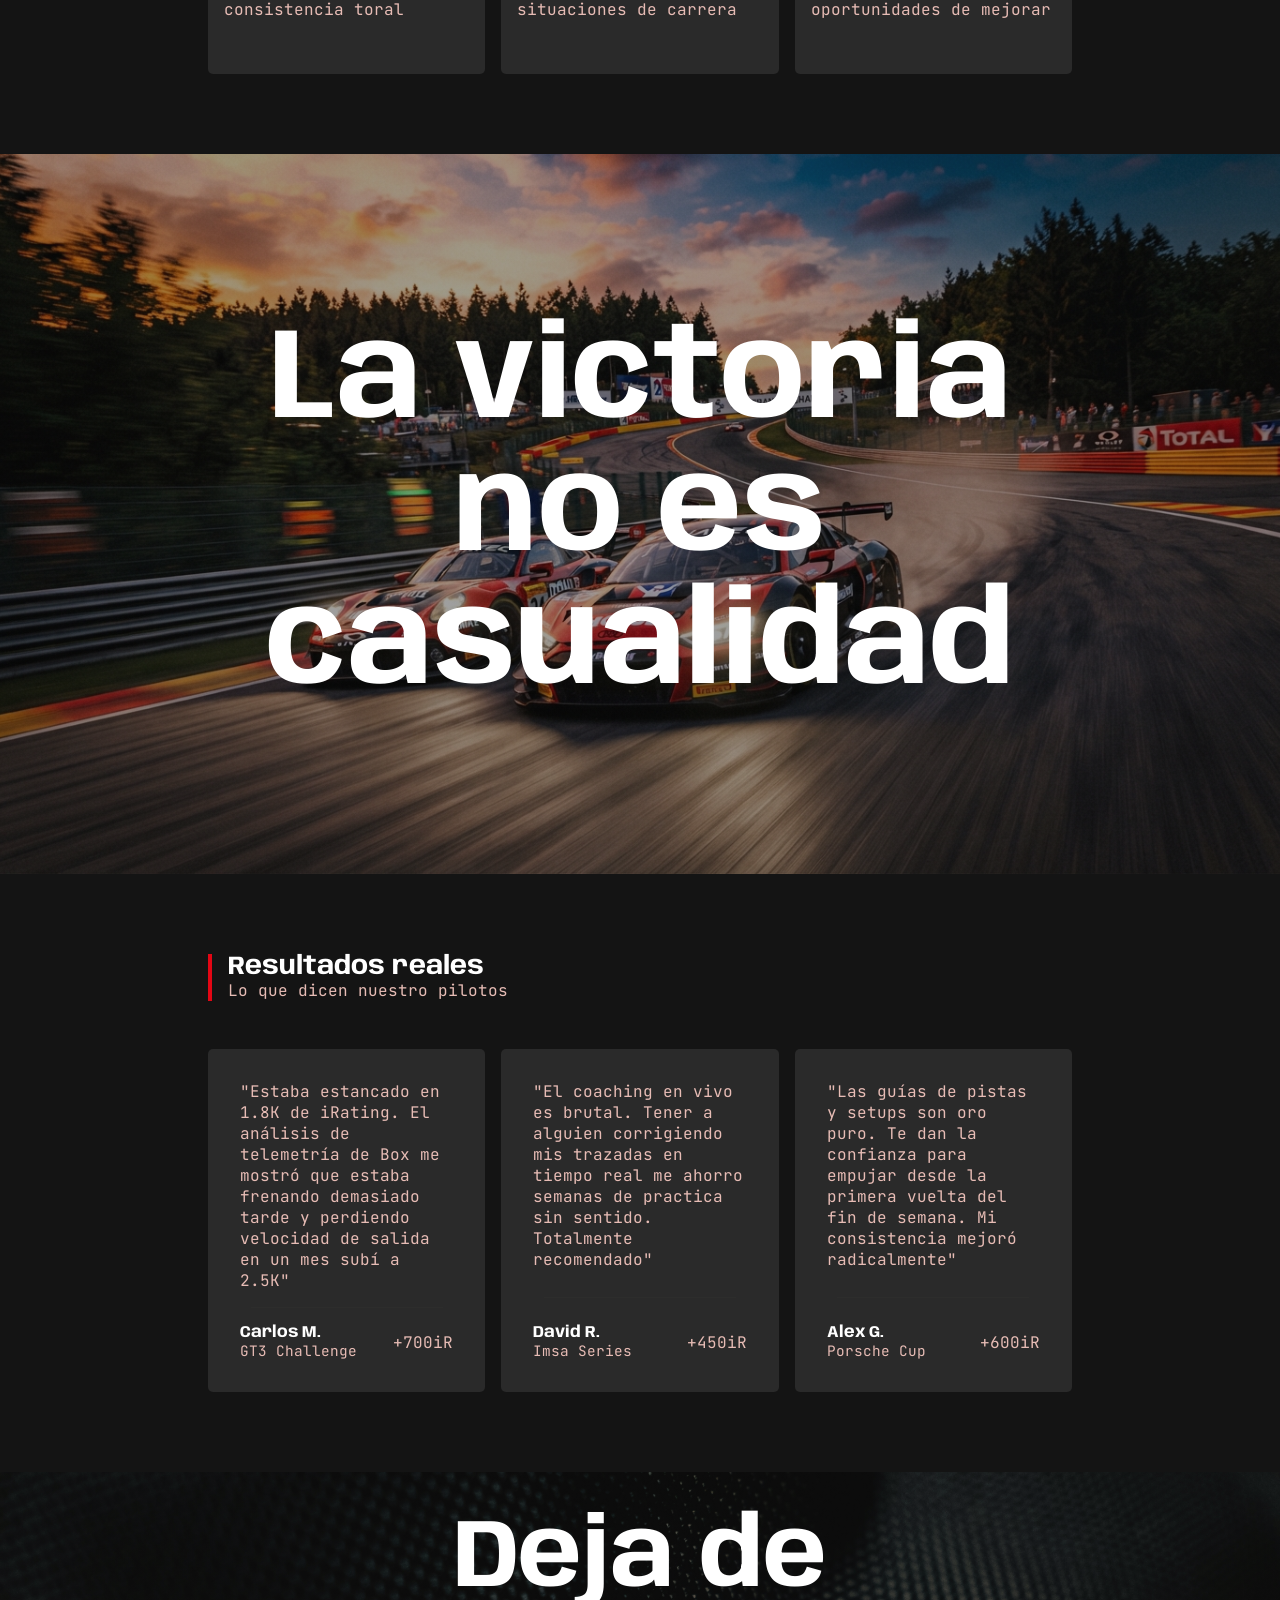
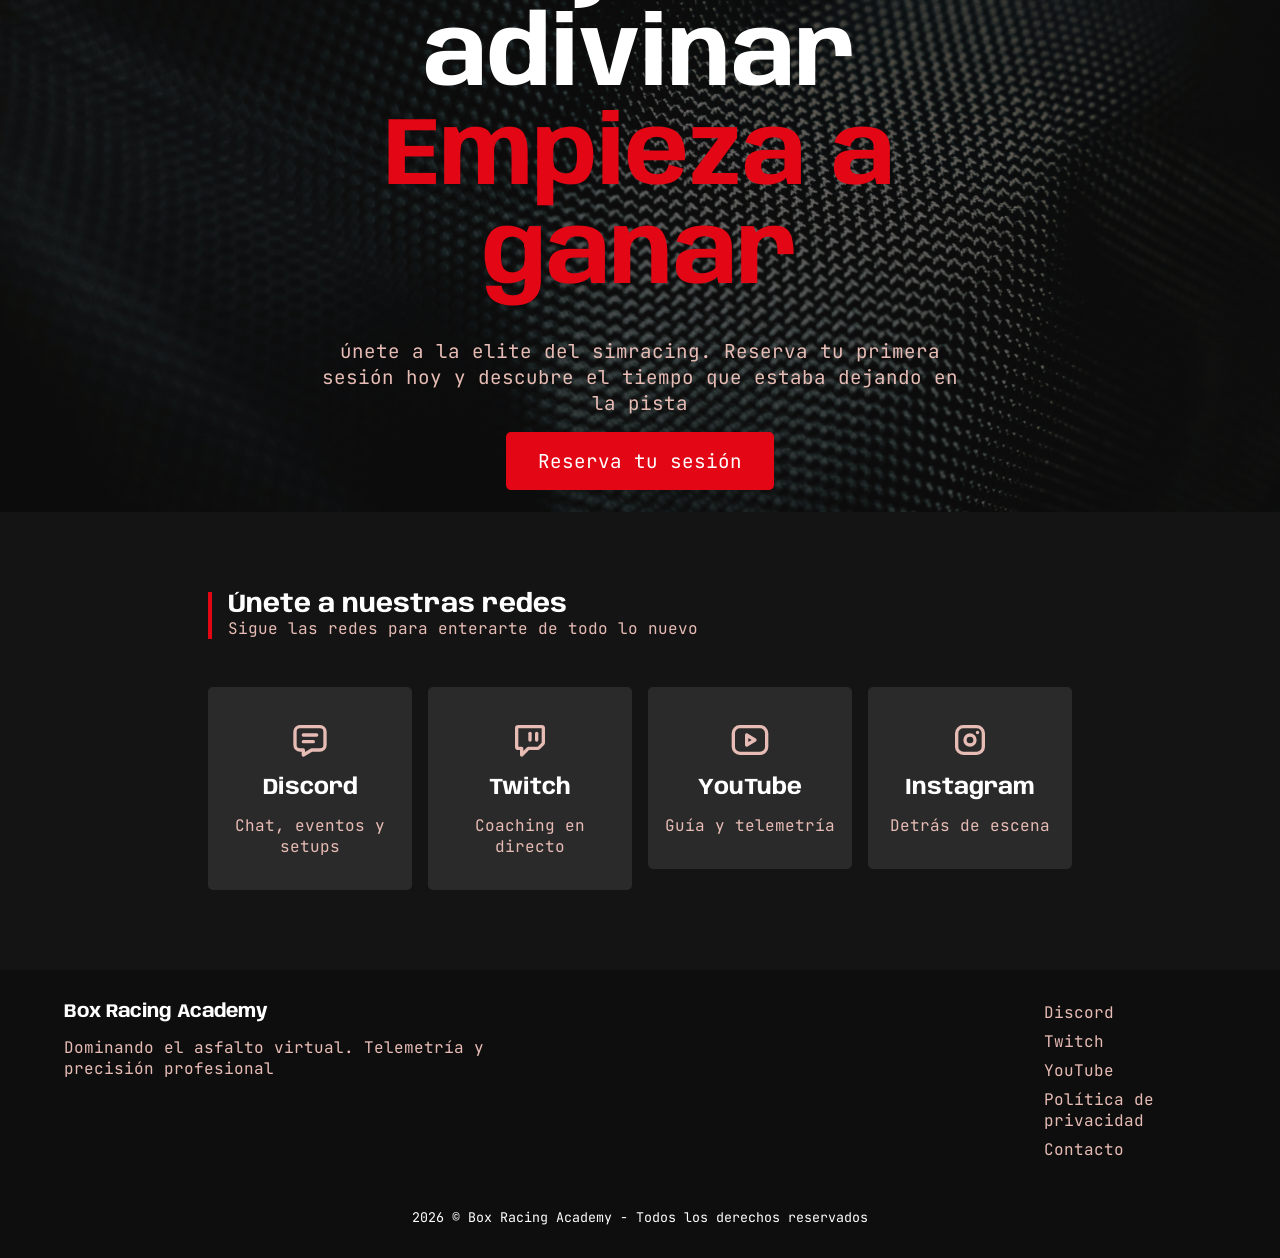
==== commit bd0d9a9e: "index responsive movil" ====
--- a/index.html
+++ b/index.html
@@ -16,13 +16,13 @@
         </div>
         <nav>
           <ul>
-            <li><a href="#">Servicios</a></li>
-            <li><a href="#">Testimonios</a></li>
-            <li><a href="#">Acerca de</a></li>
+            <li><a href="#servicio">Servicios</a></li>
+            <li><a href="#reseñas">Testimonios</a></li>
+            <li><a href="#redes">Redes</a></li>
           </ul>
         </nav>
         <div class="container-button-header">
-          <a href="#">Comenzar coaching</a>
+          <a href="./pages/prace.html" rel="noreferrer">Comenzar coaching</a>
         </div>
       </div>
     </header>
@@ -35,12 +35,12 @@
             décimas reales. Análisis de telemetría, setups y técnicas en pista.
           </p>
           <div class="conteiner-buttons">
-            <a href="#" class="btn-red">Empieza ya</a>
-            <a href="#" class="btn-white">Ver servicios</a>
-          </div>
-        </div>
-      </section>
-      <section class="seccion-2">
+            <a href="./pages/prace.html" class="btn-red">Empieza ya</a>
+            <a href="./pages/prace.html" class="btn-white">Ver servicios</a>
+          </div>
+        </div>
+      </section>
+      <section class="seccion-2" id="servicio">
         <div class="container-datos">
           <div class="dato">
             <p class="dato-numero">+500</p>
@@ -228,7 +228,7 @@
           <h3>La victoria no es casualidad</h3>
         </div>
       </section>
-      <section class="seccion-reseñas">
+      <section class="seccion-reseñas" id="reseñas">
         <div class="container-reseñas">
           <div class="container-titulo-reseñas">
             <h3>Resultados reales</h3>
@@ -297,11 +297,11 @@
             descubre el tiempo que estaba dejando en la pista
           </p>
           <div class="btn-reserva">
-            <a href="#">Reserva tu sesión</a>
-          </div>
-        </div>
-      </section>
-      <section class="seccion-redes">
+            <a href="./pages/prace.html">Reserva tu sesión</a>
+          </div>
+        </div>
+      </section>
+      <section class="seccion-redes" id="redes">
         <div class="container-redes">
           <div class="titulo-redes">
             <h3>Únete a nuestras redes</h3>
--- a/css/styles.css
+++ b/css/styles.css
@@ -111,6 +111,25 @@
 
         &:hover {
           background-color: #c30512;
+        }
+      }
+    }
+  }
+}
+
+/* Header móvil */
+
+@media screen and (max-width: 425px) {
+  header {
+    .container-header {
+      flex-direction: column;
+      align-items: start;
+      gap: 2rem;
+      padding: 3rem 0;
+
+      nav {
+        ul {
+          flex-direction: column;
         }
       }
     }
@@ -193,6 +212,32 @@
   }
 }
 
+/* Hero móvil */
+
+@media screen and (max-width: 425px) {
+  .hero {
+    height: 30rem;
+
+    .container-hero {
+      width: 90%;
+      text-align: center;
+
+      h2 {
+        font-size: 3rem;
+      }
+
+      p {
+        font-size: 1rem;
+      }
+
+      .conteiner-buttons {
+        flex-direction: column;
+        width: 100%;
+      }
+    }
+  }
+}
+
 /* Datos */
 
 .seccion-2 {
@@ -228,6 +273,22 @@
       width: 1px;
       height: 70px;
       background-color: var(--linea);
+    }
+  }
+}
+
+/* Datos móvil */
+
+@media screen and (max-width: 425px) {
+  .seccion-2 {
+    .container-datos {
+      flex-direction: column;
+      gap: 2rem;
+
+      .linea {
+        width: 70%;
+        height: 1px;
+      }
     }
   }
 }
@@ -488,6 +549,53 @@
           .icon-color {
             color: var(--color-primary);
           }
+        }
+      }
+    }
+  }
+}
+
+/* Sección servicios móvil */
+
+@media screen and (max-width: 425px) {
+  .seccion-servicios {
+    .container-servicios {
+      width: 90%;
+      margin: auto;
+      padding: 5rem 0rem;
+
+      .container-grid {
+        grid-template-columns: 1fr;
+        grid-template-rows: repeat(6, 1fr);
+
+        .card-info-1 {
+          grid-column: 1/2;
+          grid-row: 1/2;
+        }
+
+        .card-info-2 {
+          grid-column: 1/2;
+          grid-row: 2/3;
+        }
+
+        .card-info-3 {
+          grid-column: 1/2;
+          grid-row: 3/4;
+        }
+
+        .card-info-4 {
+          grid-column: 1/2;
+          grid-row: 4/5;
+        }
+
+        .card-info-5 {
+          grid-column: 1/2;
+          grid-row: 5/6;
+        }
+
+        .card-info-6 {
+          grid-column: 1/2;
+          grid-row: 6/7;
         }
       }
     }
@@ -521,6 +629,20 @@
   }
 }
 
+/* Sección corte 1 móvil */
+
+@media screen and (max-width: 425px) {
+  .seccion-corte-1 {
+    height: 30rem;
+
+    .container-corte-1 {
+      h3 {
+        font-size: 3rem;
+      }
+    }
+  }
+}
+
 /* Sección reseñas */
 
 .seccion-reseñas {
@@ -682,6 +804,23 @@
             color: var(--color-third);
           }
         }
+      }
+    }
+  }
+}
+
+/* Sección reseñas móvil */
+
+@media screen and (max-width: 425px) {
+  .seccion-reseñas {
+    .container-reseñas {
+      width: 90%;
+      margin: auto;
+      padding: 5rem 0;
+
+      .container-reseñas-grid {
+        grid-template-columns: 1fr;
+        grid-template-rows: repeat(3, 1fr);
       }
     }
   }
@@ -743,6 +882,24 @@
   }
 }
 
+/* Sección corte 2 móvil */
+
+@media screen and (max-width: 425px) {
+  .seccion-corte-2 {
+    .container-corte-2 {
+      h3 {
+        font-size: 3.5rem;
+      }
+
+      .btn-reserva {
+        a {
+          font-size: 1rem;
+        }
+      }
+    }
+  }
+}
+
 /* Sección redes */
 
 .seccion-redes {
@@ -816,6 +973,23 @@
   }
 }
 
+/* Sección redes móvil */
+
+@media screen and (max-width: 425px) {
+  .seccion-redes {
+    .container-redes {
+      width: 90%;
+      margin: auto;
+      padding: 5rem 0;
+
+      .redes-grid {
+        grid-template-columns: 1fr;
+        grid-template-rows: repeat(4, 1fr);
+      }
+    }
+  }
+}
+
 /* footer */
 
 footer {
@@ -870,3 +1044,17 @@
     }
   }
 }
+
+/* footer móvil */
+
+@media screen and (max-width: 425px) {
+  footer {
+    .container-footer {
+      .container-links-footer {
+        flex-direction: column;
+        gap: 2rem;
+        text-align: center;
+      }
+    }
+  }
+}
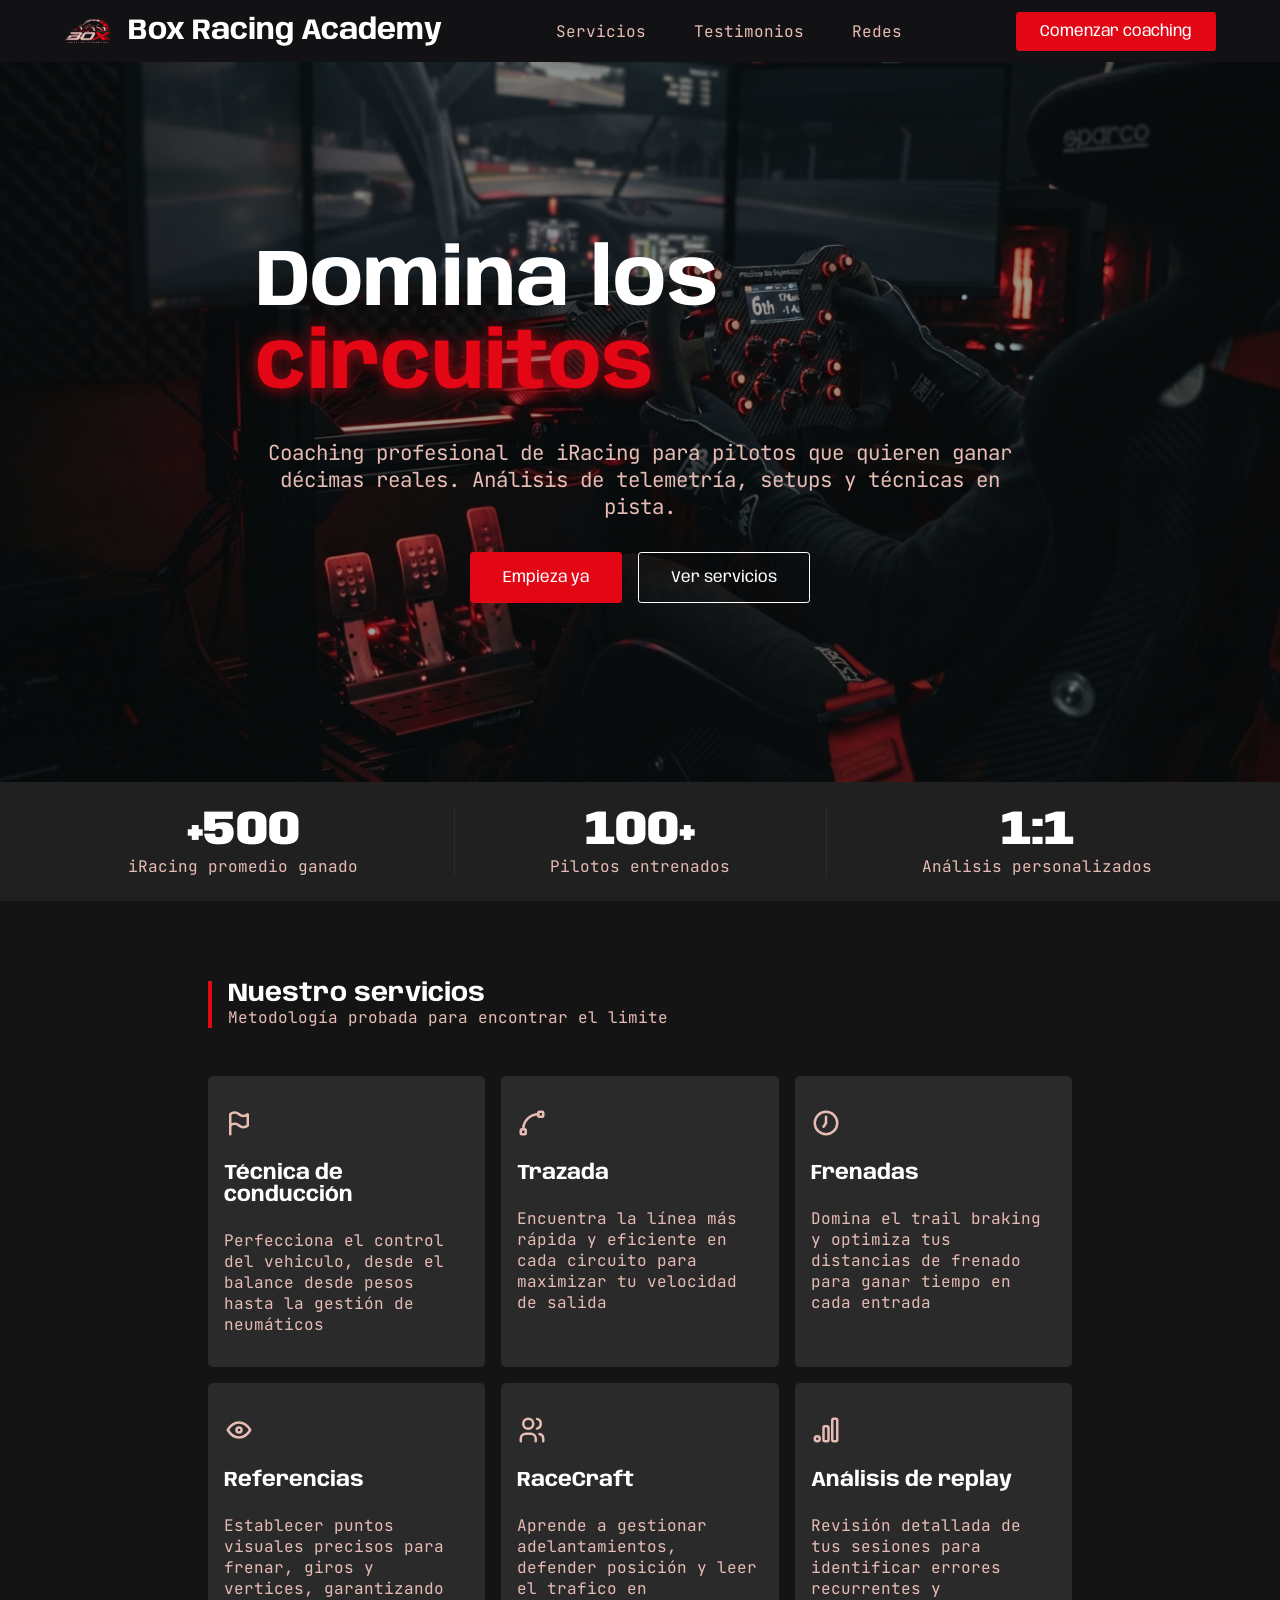
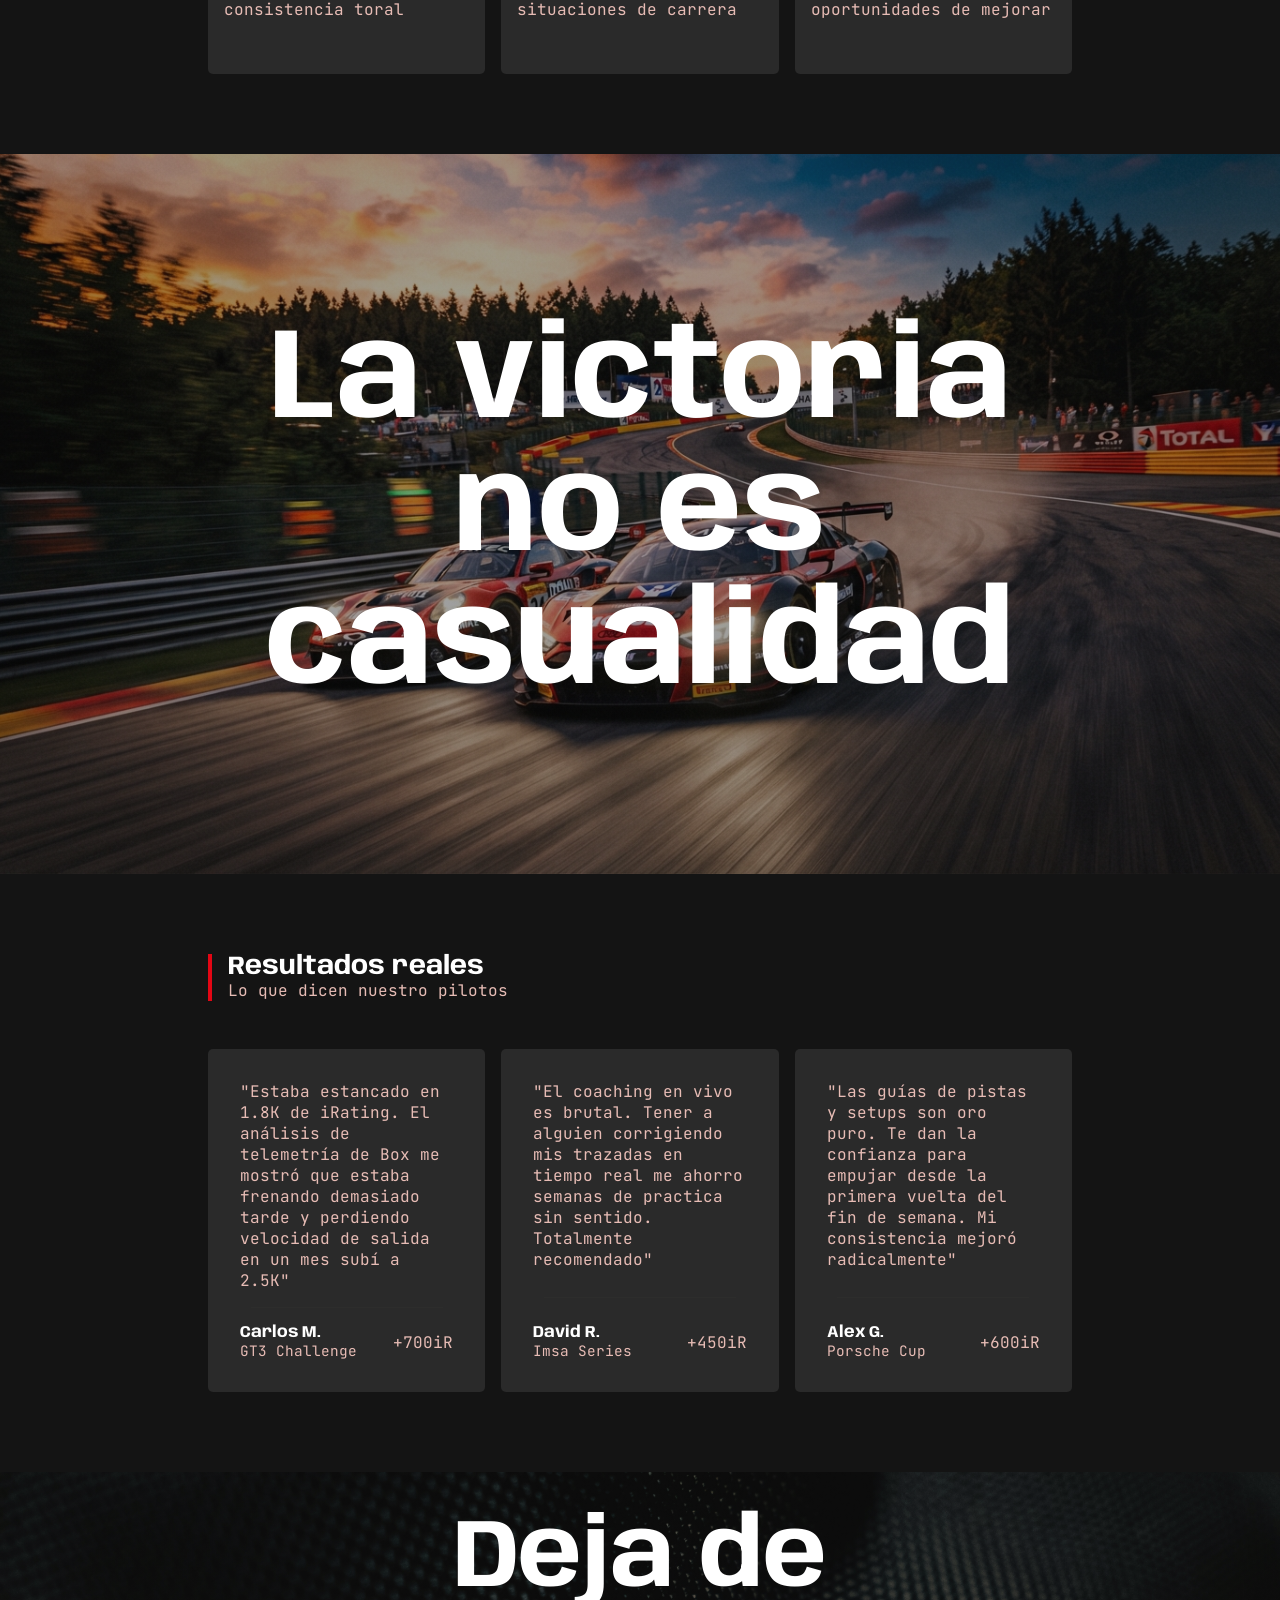
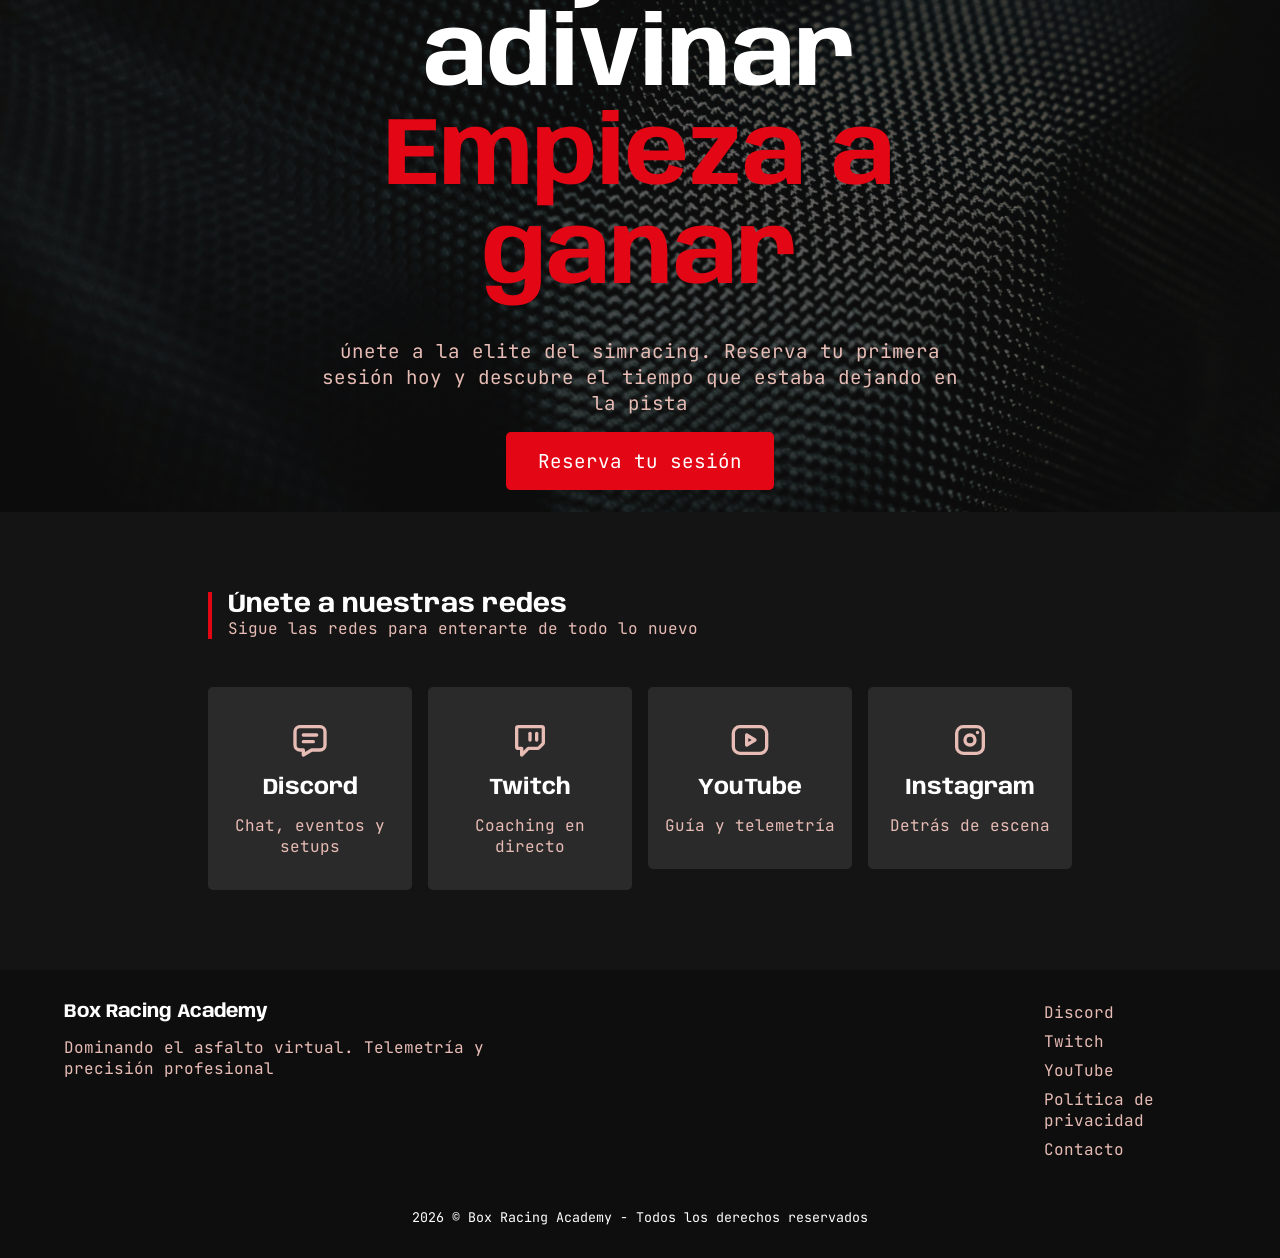
==== commit ee8f351b: "agregando logo en el header" ====
--- a/index.html
+++ b/index.html
@@ -5,23 +5,48 @@
     <meta name="viewport" content="width=device-width, initial-scale=1.0" />
     <link rel="stylesheet" href="./css/styles.css" />
     <title>Box Racing Academy</title>
+    <script src="./js/script.js" defer></script>
   </head>
   <body>
     <header>
       <div class="container-header">
         <div class="container-header-title">
           <a href="./index.html">
+            <img
+              src="./src/img/logo/logo-final.png"
+              alt="Logo de Box Academy Racing"
+            />
             <h1>Box Racing Academy</h1>
           </a>
-        </div>
-        <nav>
+          <svg
+            xmlns="http://www.w3.org/2000/svg"
+            width="24"
+            height="24"
+            viewBox="0 0 24 24"
+            fill="currentColor"
+            class="icon icon-tabler icons-tabler-filled icon-tabler-menu-2"
+            id="btn-menu"
+          >
+            <path stroke="none" d="M0 0h24v24H0z" fill="none" />
+            <path
+              d="M21 6a1 1 0 0 1 -1 1h-16a1 1 0 1 1 0 -2h16a1 1 0 0 1 1 1"
+            />
+            <path
+              d="M21 12a1 1 0 0 1 -1 1h-16a1 1 0 0 1 0 -2h16a1 1 0 0 1 1 1"
+            />
+            <path
+              d="M21 18a1 1 0 0 1 -1 1h-16a1 1 0 0 1 0 -2h16a1 1 0 0 1 1 1"
+            />
+          </svg>
+        </div>
+        <nav id="nav" class="close">
           <ul>
             <li><a href="#servicio">Servicios</a></li>
             <li><a href="#reseñas">Testimonios</a></li>
             <li><a href="#redes">Redes</a></li>
           </ul>
         </nav>
-        <div class="container-button-header">
+        <div class="container-button-header close-button" id="buton-coaching">
           <a href="./pages/prace.html" rel="noreferrer">Comenzar coaching</a>
         </div>
       </div>
--- a/css/styles.css
+++ b/css/styles.css
@@ -61,6 +61,10 @@
 
     .container-header-title {
       a {
+        display: flex;
+        align-items: center;
+        gap: 1rem;
+
         text-decoration: none;
         color: var(--color-primary);
         transition: 0.3s ease-in-out;
@@ -69,9 +73,17 @@
           font-size: 1.8rem;
         }
 
+        img {
+          width: 3rem;
+        }
+
         &:hover {
           color: var(--color-secondary);
         }
+      }
+
+      svg {
+        display: none;
       }
     }
 
@@ -119,7 +131,7 @@
 
 /* Header móvil */
 
-@media screen and (max-width: 425px) {
+@media screen and (max-width: 440px) {
   header {
     .container-header {
       flex-direction: column;
@@ -127,10 +139,97 @@
       gap: 2rem;
       padding: 3rem 0;
 
+      .container-header-title {
+        width: 100%;
+        display: flex;
+        justify-content: space-between;
+        align-items: center;
+
+        a {
+          img {
+            display: none;
+          }
+        }
+
+        svg {
+          display: block;
+          color: var(--color-secondary);
+        }
+      }
+
       nav {
         ul {
           flex-direction: column;
         }
+      }
+
+      .open {
+        display: block;
+      }
+
+      .close {
+        display: none;
+      }
+
+      .open-button {
+        display: block;
+      }
+
+      .close-button {
+        display: none;
+      }
+    }
+  }
+}
+
+/* Header tablet */
+
+@media screen and (min-width: 441px) and (max-width: 1024px) {
+  header {
+    .container-header {
+      flex-direction: column;
+      align-items: start;
+      gap: 2rem;
+      padding: 3rem 0;
+
+      .container-header-title {
+        width: 100%;
+        display: flex;
+        justify-content: space-between;
+        align-items: center;
+
+        a {
+          img {
+            display: none;
+          }
+        }
+
+        svg {
+          display: block;
+          color: var(--color-secondary);
+        }
+      }
+
+      nav {
+        ul {
+          flex-direction: column;
+        }
+      }
+
+      .open {
+        display: block;
+      }
+
+      .close {
+        display: none;
+      }
+
+      .open-button {
+        display: block;
+      }
+
+      .close-button {
+        display: none;
       }
     }
   }
@@ -214,7 +313,7 @@
 
 /* Hero móvil */
 
-@media screen and (max-width: 425px) {
+@media screen and (max-width: 440px) {
   .hero {
     height: 30rem;
 
@@ -234,6 +333,17 @@
         flex-direction: column;
         width: 100%;
       }
+    }
+  }
+}
+
+/* Hero tablet */
+
+@media screen and (min-width: 441px) and (max-width: 1024px) {
+  .hero {
+    .container-hero {
+      width: 90%;
+      text-align: center;
     }
   }
 }
@@ -279,7 +389,7 @@
 
 /* Datos móvil */
 
-@media screen and (max-width: 425px) {
+@media screen and (max-width: 440px) {
   .seccion-2 {
     .container-datos {
       flex-direction: column;
@@ -289,6 +399,17 @@
         width: 70%;
         height: 1px;
       }
+    }
+  }
+}
+
+/* Datos tablet */
+
+@media screen and (min-width: 441px) and (max-width: 1024px) {
+  .seccion-2 {
+    .container-datos {
+      width: 90%;
+      margin: auto;
     }
   }
 }
@@ -557,7 +678,7 @@
 
 /* Sección servicios móvil */
 
-@media screen and (max-width: 425px) {
+@media screen and (max-width: 440px) {
   .seccion-servicios {
     .container-servicios {
       width: 90%;
@@ -598,6 +719,18 @@
           grid-row: 6/7;
         }
       }
+    }
+  }
+}
+
+/* Sección servicios tablet */
+
+@media screen and (min-width: 441px) and (max-width: 1024px) {
+  .seccion-servicios {
+    .container-servicios {
+      width: 90%;
+      margin: auto;
+      padding: 5rem 0rem;
     }
   }
 }
@@ -631,13 +764,27 @@
 
 /* Sección corte 1 móvil */
 
-@media screen and (max-width: 425px) {
+@media screen and (max-width: 440px) {
   .seccion-corte-1 {
     height: 30rem;
 
     .container-corte-1 {
       h3 {
         font-size: 3rem;
+      }
+    }
+  }
+}
+
+/* Sección corte 1 tablet */
+
+@media screen and (min-width: 441px) and (max-width: 1024px) {
+  .seccion-corte-1 {
+    height: 30rem;
+
+    .container-corte-1 {
+      h3 {
+        font-size: 5.5rem;
       }
     }
   }
@@ -811,7 +958,7 @@
 
 /* Sección reseñas móvil */
 
-@media screen and (max-width: 425px) {
+@media screen and (max-width: 440px) {
   .seccion-reseñas {
     .container-reseñas {
       width: 90%;
@@ -822,6 +969,18 @@
         grid-template-columns: 1fr;
         grid-template-rows: repeat(3, 1fr);
       }
+    }
+  }
+}
+
+/* Sección reseñas tablet */
+
+@media screen and (min-width: 441px) and (max-width: 1024px) {
+  .seccion-reseñas {
+    .container-reseñas {
+      width: 90%;
+      margin: auto;
+      padding: 5rem 0;
     }
   }
 }
@@ -884,7 +1043,7 @@
 
 /* Sección corte 2 móvil */
 
-@media screen and (max-width: 425px) {
+@media screen and (max-width: 440px) {
   .seccion-corte-2 {
     .container-corte-2 {
       h3 {
@@ -895,6 +1054,18 @@
         a {
           font-size: 1rem;
         }
+      }
+    }
+  }
+}
+
+/* Sección corte 2 tablet */
+
+@media screen and (min-width: 441px) and (max-width: 1024px) {
+  .seccion-corte-2 {
+    .container-corte-2 {
+      h3 {
+        font-size: 4rem;
       }
     }
   }
@@ -975,7 +1146,7 @@
 
 /* Sección redes móvil */
 
-@media screen and (max-width: 425px) {
+@media screen and (max-width: 440px) {
   .seccion-redes {
     .container-redes {
       width: 90%;
@@ -990,6 +1161,18 @@
   }
 }
 
+/* Sección redes tablet */
+
+@media screen and (min-width: 441px) and (max-width: 1024px) {
+  .seccion-redes {
+    .container-redes {
+      width: 90%;
+      margin: auto;
+      padding: 5rem 0;
+    }
+  }
+}
+
 /* footer */
 
 footer {
@@ -1047,7 +1230,7 @@
 
 /* footer móvil */
 
-@media screen and (max-width: 425px) {
+@media screen and (max-width: 440px) {
   footer {
     .container-footer {
       .container-links-footer {
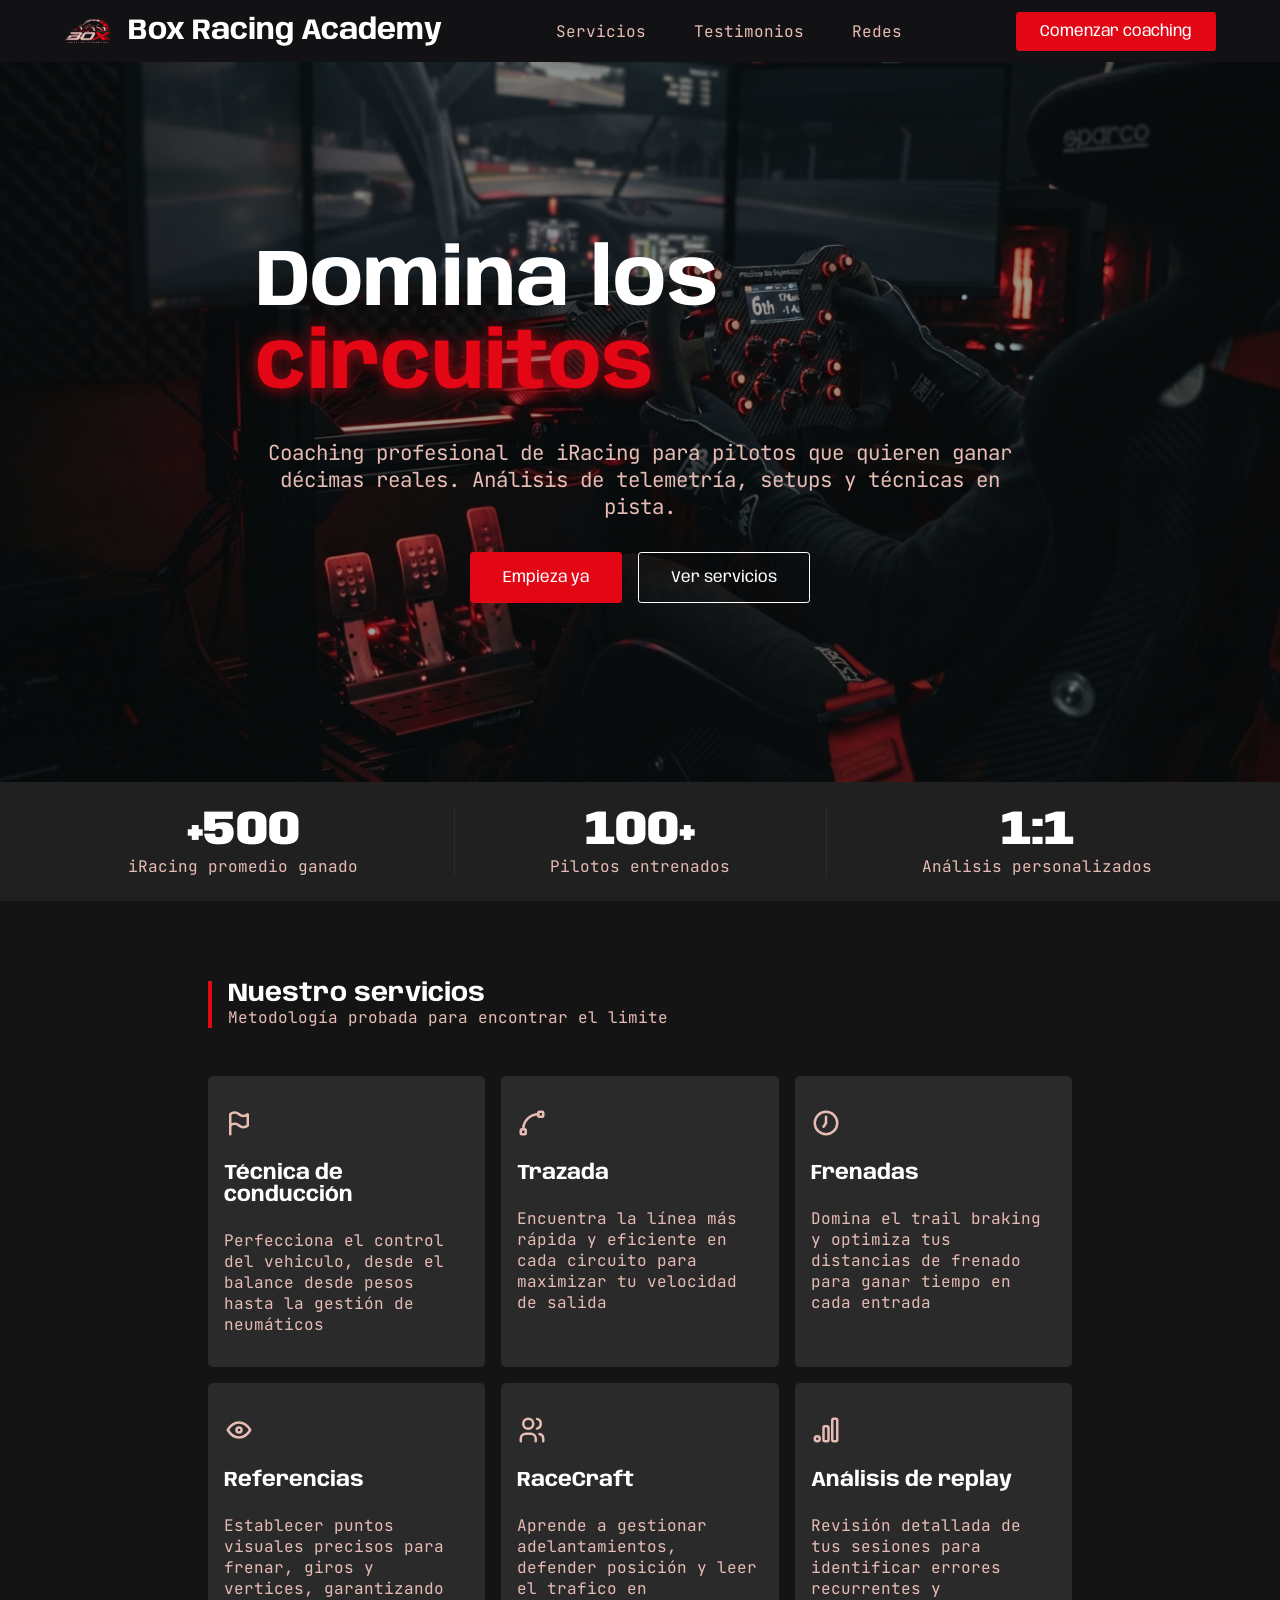
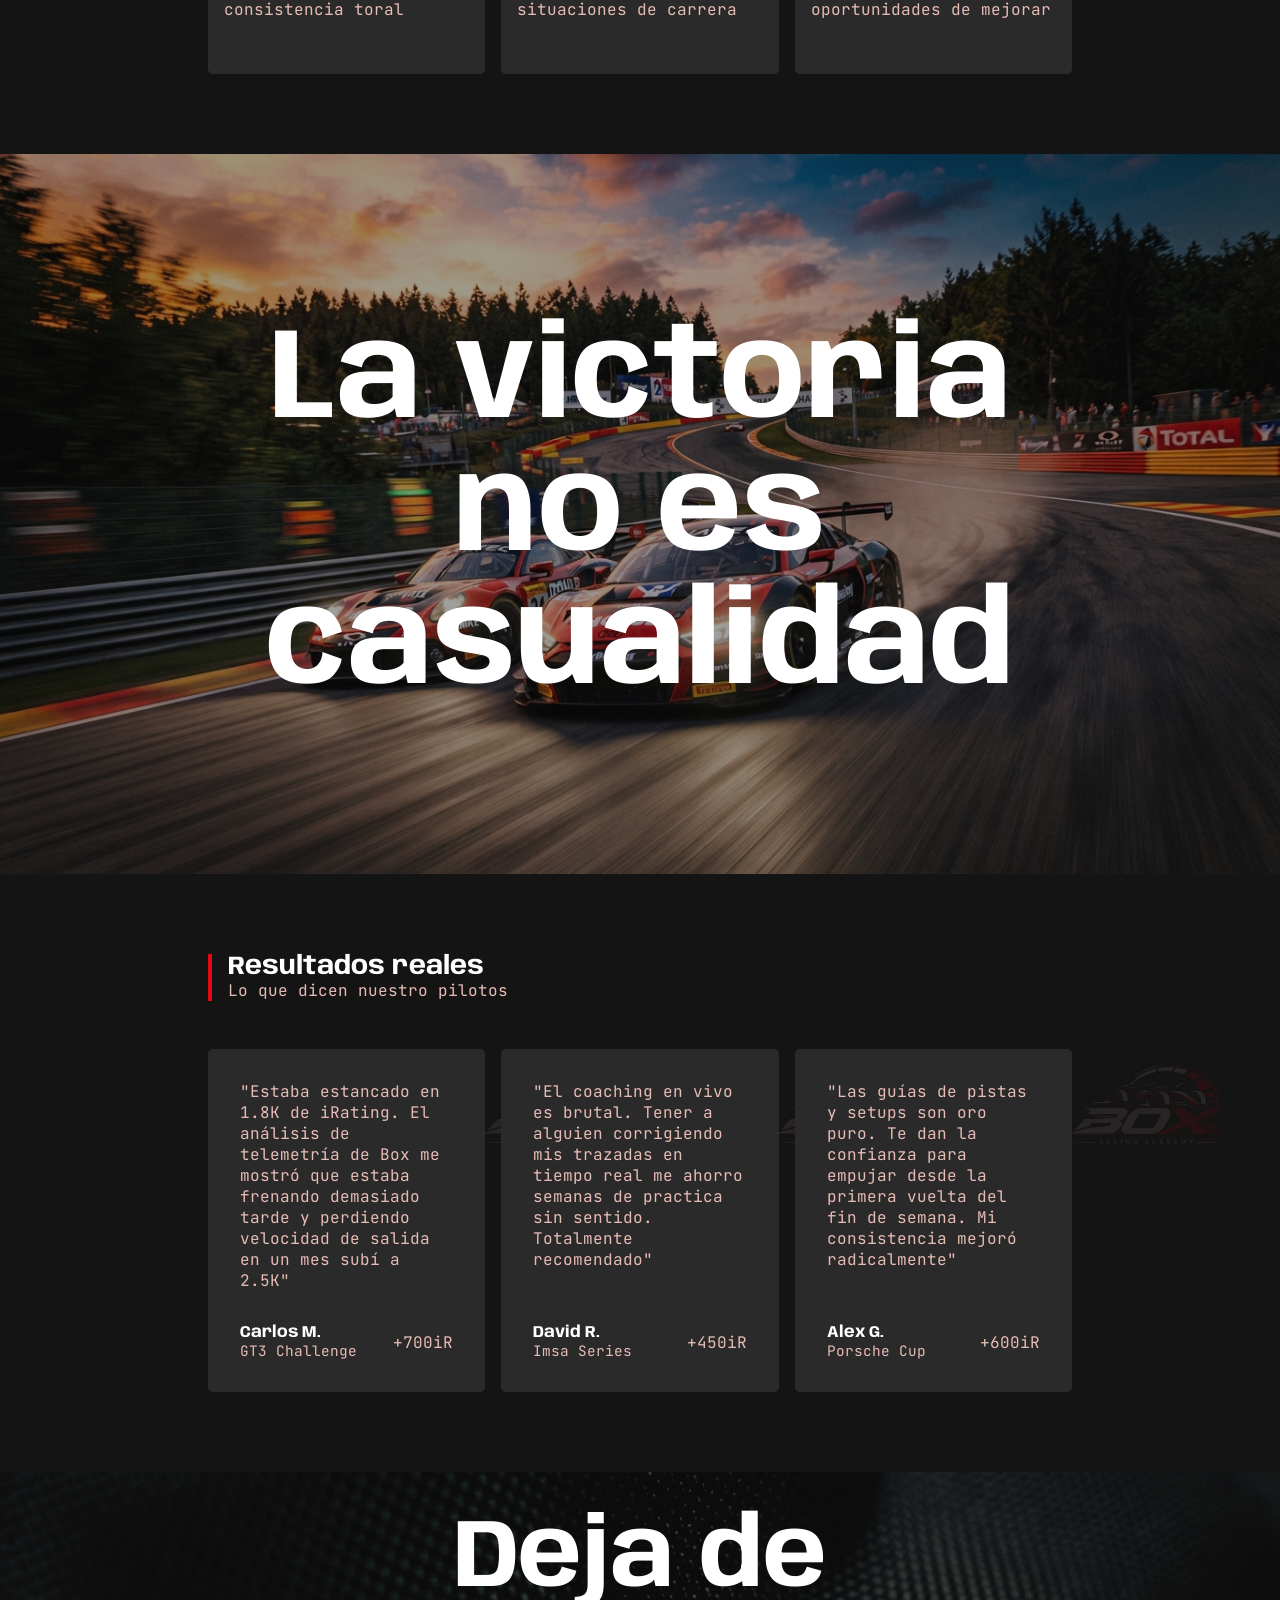
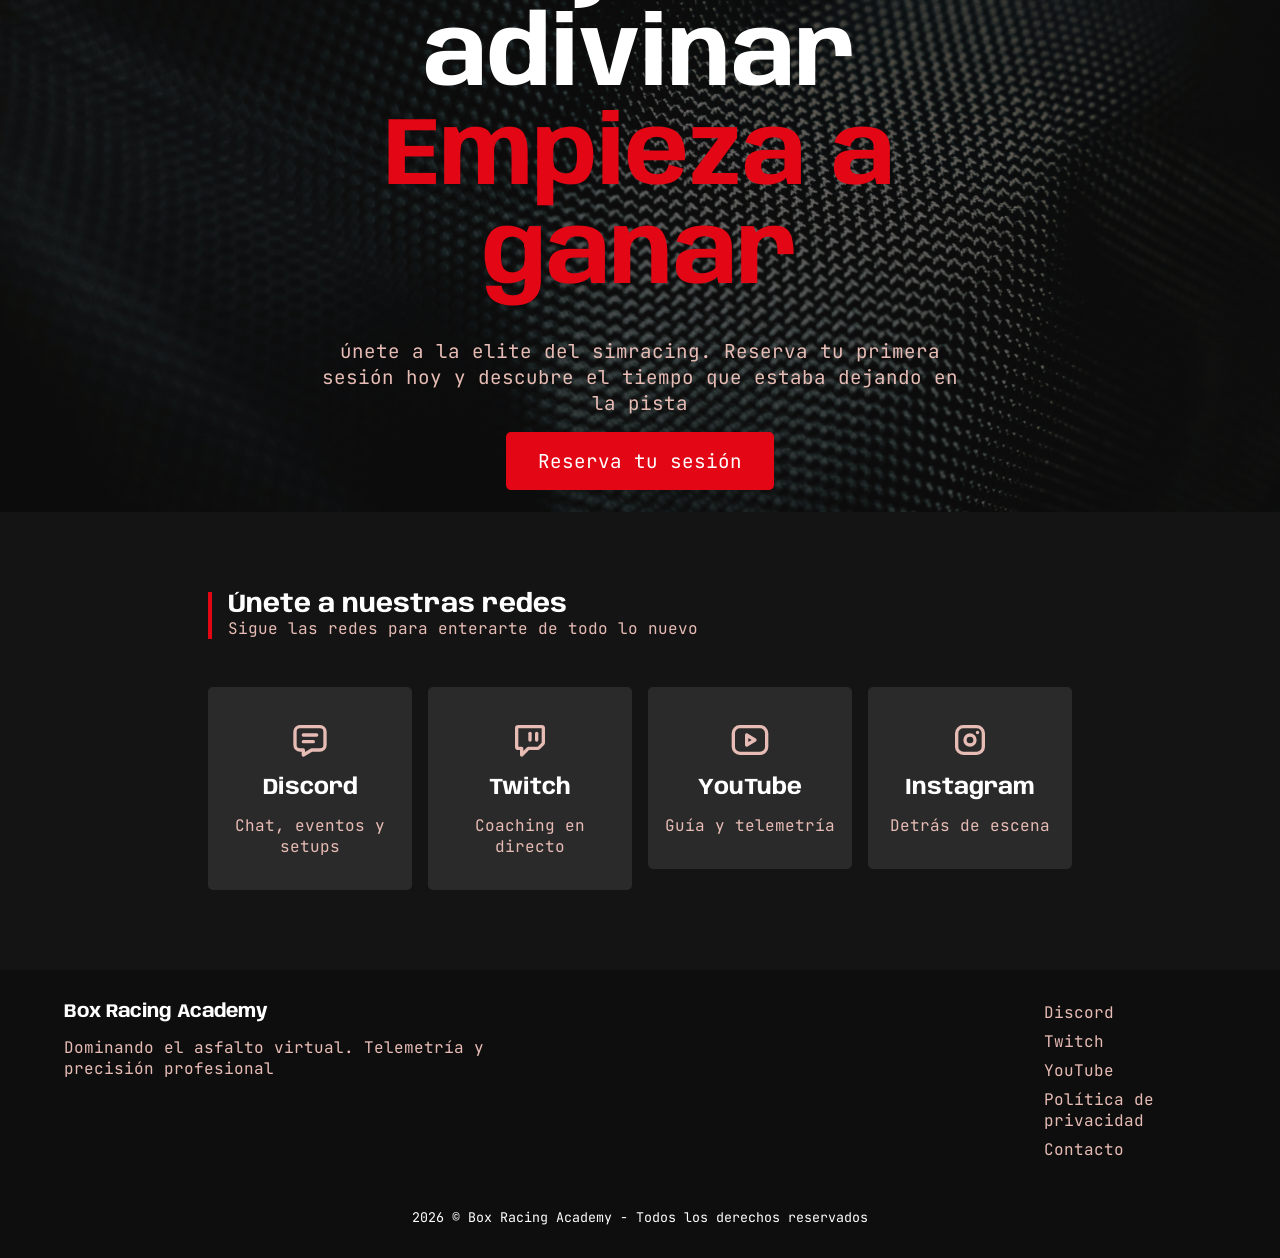
==== commit 95679992: "modificando la seccion de reseñas" ====
--- a/index.html
+++ b/index.html
@@ -276,6 +276,10 @@
                 </div>
                 <p>+700iR</p>
               </div>
+              <img
+                src="./src/img/logo/logo-final.png"
+                alt="Logo de Box Racing Academy"
+              />
             </div>
             <div class="card-reseña-2">
               <div class="container-text-reseñas">
@@ -293,6 +297,10 @@
                 </div>
                 <p>+450iR</p>
               </div>
+              <img
+                src="./src/img/logo/logo-final.png"
+                alt="Logo de Box Racing Academy"
+              />
             </div>
             <div class="card-reseña-3">
               <div class="container-text-reseñas">
@@ -310,6 +318,10 @@
                 </div>
                 <p>+600iR</p>
               </div>
+              <img
+                src="./src/img/logo/logo-final.png"
+                alt="Logo de Box Racing Academy"
+              />
             </div>
           </div>
         </div>
--- a/css/styles.css
+++ b/css/styles.css
@@ -829,6 +829,7 @@
         background-color: var(--background-card);
         padding: 2rem;
         border-radius: 5px;
+        position: relative;
 
         .container-text-reseñas {
           p {
@@ -863,6 +864,14 @@
             color: var(--color-third);
           }
         }
+
+        img {
+          position: absolute;
+          width: 10rem;
+          top: 1rem;
+          left: 17rem;
+          opacity: 0.1;
+        }
       }
 
       .card-reseña-2 {
@@ -873,6 +882,7 @@
         background-color: var(--background-card);
         padding: 2rem;
         border-radius: 5px;
+        position: relative;
 
         .container-text-reseñas {
           p {
@@ -907,6 +917,14 @@
             color: var(--color-third);
           }
         }
+
+        img {
+          position: absolute;
+          width: 10rem;
+          top: 1rem;
+          left: 17rem;
+          opacity: 0.1;
+        }
       }
 
       .card-reseña-3 {
@@ -917,6 +935,7 @@
         background-color: var(--background-card);
         padding: 2rem;
         border-radius: 5px;
+        position: relative;
 
         .container-text-reseñas {
           p {
@@ -950,6 +969,14 @@
           p {
             color: var(--color-third);
           }
+        }
+
+        img {
+          position: absolute;
+          width: 10rem;
+          top: 1rem;
+          left: 17rem;
+          opacity: 0.1;
         }
       }
     }
@@ -965,6 +992,24 @@
       margin: auto;
       padding: 5rem 0;
 
+      .card-reseña-1 {
+        img {
+          display: none;
+        }
+      }
+
+      .card-reseña-2 {
+        img {
+          display: none;
+        }
+      }
+
+      .card-reseña-3 {
+        img {
+          display: none;
+        }
+      }
+
       .container-reseñas-grid {
         grid-template-columns: 1fr;
         grid-template-rows: repeat(3, 1fr);
@@ -981,6 +1026,24 @@
       width: 90%;
       margin: auto;
       padding: 5rem 0;
+
+      .card-reseña-1 {
+        img {
+          display: none;
+        }
+      }
+
+      .card-reseña-2 {
+        img {
+          display: none;
+        }
+      }
+
+      .card-reseña-3 {
+        img {
+          display: none;
+        }
+      }
     }
   }
 }
